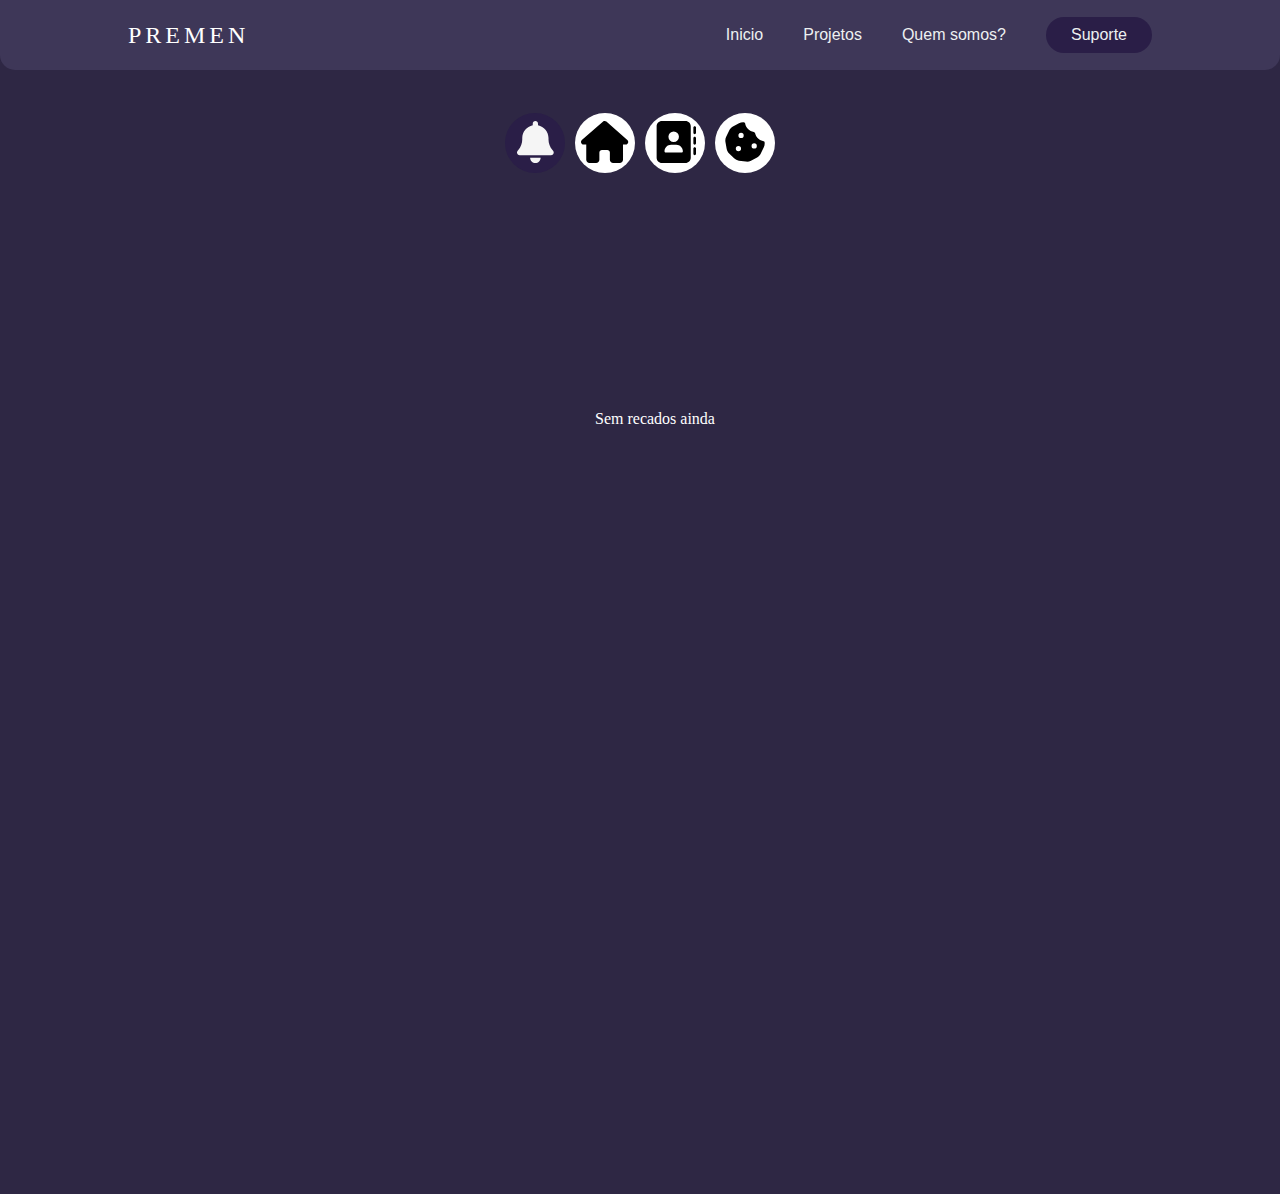
==== index.html @ 5ad04637 "Add files via upload" ====
<!DOCTYPE html>
<html lang="pt-br">

<head>
    <meta charset="UTF-8">
    <meta http-equiv="X-UA-Compatible" content="IE=edge">
    <meta name="viewport" content="width=device-width, initial-scale=1.0">

    <link rel="stylesheet" href="index.css">
    <link rel="stylesheet" href="global.css">
    <link rel="stylesheet" href="lanche.css">
    <title>Trabalho Front-End</title>
</head>

<body>
    <header>
        <a class="logo" href="/">Premen</a>
        <nav>
            <ul class="nav__links">
                <li><a href="index.html">Inicio</a></li>
                <li><a target="_blank" href="https://github.com/UwU-things/lista-de-animes">Projetos</a></li>
                <li><a href="./aboutus.html">Quem somos?</a></li>
            </ul>
        </nav>
        <a class="cta" href="/report.html" target="_blank">Suporte</a>
        <p class="menu cta">Menu</p>
    </header>
    <div id="mobile__menu" class="overlay">
        <a class="close">&times;</a>
        <div class="overlay__content">
            <a href="./index.html">Inicio</a>
            <a target="_blank" href="https://github.com/UwU-things/lista-de-animes">Projetos</a>
            <a href="./aboutus.html">Quem somos?</a>
        </div>
    </div>
    <script type="text/javascript" src="mobile.js"></script>


    <nav class="nav_tabs">
        <ul>
            <li>
                <input type="radio" name="tabs" class="rd_tabs" id="tab1" checked>
                <label for="tab1">
                    <svg xmlns="http://www.w3.org/2000/svg"
                        viewBox="0 0 448 512"><!--! Font Awesome Pro 6.4.0 by @fontawesome - https://fontawesome.com License - https://fontawesome.com/license (Commercial License) Copyright 2023 Fonticons, Inc. -->
                        <path
                            d="M224 0c-17.7 0-32 14.3-32 32V51.2C119 66 64 130.6 64 208v18.8c0 47-17.3 92.4-48.5 127.6l-7.4 8.3c-8.4 9.4-10.4 22.9-5.3 34.4S19.4 416 32 416H416c12.6 0 24-7.4 29.2-18.9s3.1-25-5.3-34.4l-7.4-8.3C401.3 319.2 384 273.9 384 226.8V208c0-77.4-55-142-128-156.8V32c0-17.7-14.3-32-32-32zm45.3 493.3c12-12 18.7-28.3 18.7-45.3H224 160c0 17 6.7 33.3 18.7 45.3s28.3 18.7 45.3 18.7s33.3-6.7 45.3-18.7z" />
                    </svg>
                </label>
                <div class="contente">
                    <article>
                       <p class="recadoss">Sem recados ainda</p> 
                    </article>
                </div>
            </li>

            
            <li>
                <input type="radio" name="tabs" class="rd_tabs" id="tab3">
                <label for="tab3">
                    <svg class="home" xmlns="http://www.w3.org/2000/svg"
                        viewBox="0 0 576 512"><!--! Font Awesome Pro 6.4.0 by @fontawesome - https://fontawesome.com License - https://fontawesome.com/license (Commercial License) Copyright 2023 Fonticons, Inc. -->
                        <path
                            d="M575.8 255.5c0 18-15 32.1-32 32.1h-32l.7 160.2c0 2.7-.2 5.4-.5 8.1V472c0 22.1-17.9 40-40 40H456c-1.1 0-2.2 0-3.3-.1c-1.4 .1-2.8 .1-4.2 .1H416 392c-22.1 0-40-17.9-40-40V448 384c0-17.7-14.3-32-32-32H256c-17.7 0-32 14.3-32 32v64 24c0 22.1-17.9 40-40 40H160 128.1c-1.5 0-3-.1-4.5-.2c-1.2 .1-2.4 .2-3.6 .2H104c-22.1 0-40-17.9-40-40V360c0-.9 0-1.9 .1-2.8V287.6H32c-18 0-32-14-32-32.1c0-9 3-17 10-24L266.4 8c7-7 15-8 22-8s15 2 21 7L564.8 231.5c8 7 12 15 11 24z" />
                    </svg>
                </label>
                <div class="contente">
                    <article>
                        <div class="container">

                            <!-- Card Biologia -->

                            <div class="card">

                                <h1 class="cor"> Biologia</h1>
                                <div class="vermais">
                                    <a href="http://127.0.0.1:5500/infos.html?id=0">Ver mais</a>
                                </div>
                                <div class="content">
                                    <p>
                                        área que se dedica ao estudo dos seres vivos
                                    </p>
                                </div>
                            </div>
                            <!-- Card Edu Financeira-->

                            <div class="card">

                                <h1>Educação F.</h1>
                                <div class="vermais">
                                    <a href="http://127.0.0.1:5500/infos.html?id=1">Ver mais</a>
                                </div>
                                <div class="content">
                                    <p>
                                        área que se dedica ao gerenciamento do dinheiro
                                    </p>
                                </div>
                            </div>
                            <!-- Card Geografia -->

                            <div class="card">

                                <h1>Geografia</h1>
                                <div class="vermais">
                                    <a href="http://127.0.0.1:5500/infos.html?id=2">Ver mais</a>
                                </div>
                                <div class="content">
                                    <p>
                                        ciência que estuda as relações entre humano e natureza
                                    </p>

                                </div>
                            </div>
                            <!-- Card Historia -->

                            <div class="card">

                                <h1>História</h1>
                                <div class="vermais">
                                    <a href="http://127.0.0.1:5500/infos.html?id=3">Ver mais</a>
                                </div>
                                <div class="content">
                                    <p>
                                        área que estuda os acontecimentos do passado

                                    </p>

                                </div>
                            </div>
                            <!-- Card Ingles -->

                            <div class="card">

                                <h1>Inglês</h1>
                                <div class="vermais">
                                    <a href="http://127.0.0.1:5500/infos.html?id=4">Ver mais</a>
                                </div>
                                <div class="content">
                                    <p>
                                        matéria que ensina a comunicação na lingua inglesa
                                    </p>

                                </div>
                            </div>
                            <!-- Card Portugues -->

                            <div class="card">

                                <h1>Português</h1>
                                <div class="vermais">
                                    <a href="http://127.0.0.1:5500/infos.html?id=5">Ver mais</a>
                                </div>
                                <div class="content">
                                    <p>
                                        matéria que ensina a obter uma melhor compreenção de nossa língua
                                    </p>

                                </div>
                            </div>
                            <!-- Card Matematica -->

                            <div class="card">

                                <h1>Matematica</h1>
                                <div class="vermais">
                                    <a href="http://127.0.0.1:5500/infos.html?id=6">Ver mais</a>
                                </div>
                                <div class="content">
                                    <p>
                                        área que estuda os números e calculos

                                    </p>

                                </div>
                            </div>
                            <!-- Card Projeto de Vida -->

                            <div class="card">

                                <h1>Projeto V.</h1>
                                <div class="vermais">
                                    <a href="http://127.0.0.1:5500/infos.html?id=7">Ver mais</a>
                                </div>
                                <div class="content">
                                    <p>
                                        matéria que ensina a termos um melhor controle sobra nossas vidas

                                    </p>

                                </div>
                            </div>
                            <!-- Card Quimica -->

                            <div class="card">

                                <h1>Quimica</h1>
                                <div class="vermais">
                                    <a href="http://127.0.0.1:5500/infos.html?id=8">Ver mais</a>
                                </div>
                                <div class="content">
                                    <p>
                                        área que estuda as propriedades e relações entre os elementos químicos

                                    </p>

                                </div>
                            </div>
                            <!-- Card Sociologia -->

                            <div class="card">

                                <h1>Sociologia</h1>
                                <div class="vermais">
                                    <a href="http://127.0.0.1:5500/infos.html?id=9">Ver mais</a>
                                </div>
                                <div class="content">
                                    <p>
                                        área que estuda o ser humano e a sociedade como um todo
                                    </p>

                                </div>
                            </div>
                            <!-- Card Análise  Projeto  -->

                            <div class="card">

                                <h1>Análise Sis.</h1>
                                <div class="vermais">
                                    <a href="http://127.0.0.1:5500/infos.html?id=10">Ver mais</a>
                                </div>
                                <div class="content">
                                    <p>
                                        nao sei oq bota 👍
                                    </p>

                                </div>
                            </div>
                            <!-- Card Banco de Dados -->

                            <div class="card">

                                <h1>Banco de D.</h1>
                                <div class="vermais">
                                    <a href="http://127.0.0.1:5500/infos.html?id=11">Ver mais</a>
                                </div>
                                <div class="content">
                                    <p>
                                        matéria que ensina o funcionamento dos bancos de dados
                                    </p>

                                </div>
                            </div>
                            <!-- Card Ciencias da Computação -->

                            <div class="card">

                                <h1>Computação</h1>
                                <div class="vermais">
                                    <a href="http://127.0.0.1:5500/infos.html?id=12">Ver mais</a>
                                </div>
                                <div class="content">
                                    <p>
                                        área que estuda os computadores em geral
                                    </p>

                                </div>
                            </div>
                            <!-- Card Programção Front-end -->

                            <div class="card">

                                <h1>Front-End</h1>
                                <div class="vermais">
                                    <a href="http://127.0.0.1:5500/infos.html?id=13">Ver mais</a>
                                </div>
                                <div class="content">
                                    <p>
                                        matéria que ensina o funcionamento de um site
                                    </p>

                                </div>
                            </div>
                            <!-- Card Mobile -->

                            <div class="card">

                                <h1>Mobile</h1>
                                <div class="vermais">
                                    <a href="http://127.0.0.1:5500/infos.html?id=14">Ver mais</a>
                                </div>
                                <div class="content">
                                    <p>
                                        domicio vei broxa
                                    </p>

                                </div>
                            </div>
                        </div>
                    </article>
                </div>
            </li>

            <li>
                <input type="radio" name="tabs" class="rd_tabs" id="tab4">
                <label for="tab4">

                    <svg id="tab4" xmlns="http://www.w3.org/2000/svg"
                        viewBox="0 0 512 512"><!--! Font Awesome Pro 6.4.0 by @fontawesome - https://fontawesome.com License - https://fontawesome.com/license (Commercial License) Copyright 2023 Fonticons, Inc. -->
                        <path
                            d="M96 0C60.7 0 32 28.7 32 64V448c0 35.3 28.7 64 64 64H384c35.3 0 64-28.7 64-64V64c0-35.3-28.7-64-64-64H96zM208 288h64c44.2 0 80 35.8 80 80c0 8.8-7.2 16-16 16H144c-8.8 0-16-7.2-16-16c0-44.2 35.8-80 80-80zm-32-96a64 64 0 1 1 128 0 64 64 0 1 1 -128 0zM512 80c0-8.8-7.2-16-16-16s-16 7.2-16 16v64c0 8.8 7.2 16 16 16s16-7.2 16-16V80zM496 192c-8.8 0-16 7.2-16 16v64c0 8.8 7.2 16 16 16s16-7.2 16-16V208c0-8.8-7.2-16-16-16zm16 144c0-8.8-7.2-16-16-16s-16 7.2-16 16v64c0 8.8 7.2 16 16 16s16-7.2 16-16V336z" />
                    </svg>

                </label>
                <div class="contente">
                    <article>
                        <div class="rectangle-root">
                            <div class="frame-child20"></div>
                            <div class="frame-child21"></div>
                            <b class="segunda-feira5">Segunda-feira</b
                            ><b class="b25"
                              ><p class="p60">-Quimica</p>
                              <p class="p60">-Quimica</p>
                              <p class="p60">-Historia</p>
                              <p class="p60">-Portugues</p>
                              <p class="p60">-Geografia</p>
                              <p class="p65">-Geografia</p></b
                            >
                            <div class="frame-child22"></div>
                            <div class="frame-child23"></div>
                            <b class="tera-feira5">Terça-feira</b
                            ><b class="b26"
                              ><p class="p60">-Biologia</p>
                              <p class="p60">-Matematica</p>
                              <p class="p60">-Matematica</p>
                              <p class="p60">-Front-end</p>
                              <p class="p60">-Front-end</p>
                              <p class="p65">-Sociologia</p></b
                            >
                            <div class="frame-child24"></div>
                            <div class="frame-child25"></div>
                            <b class="quarta-feira5">Quarta-feira</b
                            ><b class="b27"
                              ><p class="p60">-Ingles</p>
                              <p class="p60">-Biologia</p>
                              <p class="p60">-Historia</p>
                              <p class="p60">-Matematica</p>
                              <p class="p60">-Mobile</p>
                              <p class="p65">-Mobile</p></b
                            >
                            <div class="frame-child26"></div>
                            <div class="frame-child27"></div>
                            <b class="quinta-feira5">Quinta-feira</b
                            ><b class="b28"
                              ><p class="p60">-Portugues</p>
                              <p class="p60">-Front-end</p>
                              <p class="p60">-Front-end</p>
                              <p class="p60">-Ingles</p>
                              <p class="p60">-Banco-de-dados</p>
                              <p class="p65">-Banco-de-dados</p></b
                            >
                            <div class="frame-child28"></div>
                            <div class="frame-child29"></div>
                            <b class="sexta-feira5">Sexta-feira</b
                            ><b class="b29"
                              ><p class="p60">-Cie.computação</p>
                              <p class="p60">-Cie.computação</p>
                              <p class="p60">-Ingles</p>
                              <p class="p60">-Sociologia</p>
                              <p class="p60">-Mobile</p>
                              <p class="p65">-Mobile</p></b>
                           
                              
                          </div>
                    </article>
                </div>
            </li>

            <li>
                <input type="radio" name="tabs" class="rd_tabs" id="tab5">
                <label for="tab5">

                    <svg id="tab5" xmlns="http://www.w3.org/2000/svg" viewBox="0 0 512 512">
                        <path
                            d="M257.5 27.6c-.8-5.4-4.9-9.8-10.3-10.6c-22.1-3.1-44.6 .9-64.4 11.4l-74 39.5C89.1 78.4 73.2 94.9 63.4 115L26.7 190.6c-9.8 20.1-13 42.9-9.1 64.9l14.5 82.8c3.9 22.1 14.6 42.3 30.7 57.9l60.3 58.4c16.1 15.6 36.6 25.6 58.7 28.7l83 11.7c22.1 3.1 44.6-.9 64.4-11.4l74-39.5c19.7-10.5 35.6-27 45.4-47.2l36.7-75.5c9.8-20.1 13-42.9 9.1-64.9c-.9-5.3-5.3-9.3-10.6-10.1c-51.5-8.2-92.8-47.1-104.5-97.4c-1.8-7.6-8-13.4-15.7-14.6c-54.6-8.7-97.7-52-106.2-106.8zM208 144a32 32 0 1 1 0 64 32 32 0 1 1 0-64zM144 336a32 32 0 1 1 64 0 32 32 0 1 1 -64 0zm224-64a32 32 0 1 1 0 64 32 32 0 1 1 0-64z" />
                    </svg>

                </label>
                <div class="contente">
                    <article>
                        <div class="lanches4">
                            
                            <div class="lanches-child13"></div>
                            <div class="lanches-child14"></div>
                            <b class="segunda-feira4">Segunda-feira</b>
                            <div class="lanches-child15"></div>
                            <b class="quarta-feira4">Quarta-feira</b>
                            <div class="lanches-child16"></div>
                            <b class="tera-feira4">Terça-feira</b>
                            <div class="lanches-child17"></div>
                            <b class="quinta-feira4">Quinta-feira</b>
                            <div class="lanches-child18"></div>
                            <b class="sexta-feira4">Sexta-feira</b><b class="lanches5">LANCHES</b
                            ><b class="b20">-Arroz feijao </b><b class="b21">-Bolo</b><b class="b22">-Bolacha</b
                            ><b class="b23">-Macarronada</b><b class="b24">-Omelete</b>
                          </div>
                    </article>
                </div>
            </li>
        </ul>
    </nav>


</body>

</html>
---- index.css ----
@import url('https://fonts.googleapis.com/css2?family=Inter:wght@700&display=swap');

body {
  background-color: #2e2744;
}

html {
  -ms-text-size-adjust: 100%;
  -webkit-text-size-adjust: 100%;
  -webkit-user-select: none;
  -ms-user-select: none;
  user-select: none;
  scroll-behavior: smooth;
}

main {
  display: flex;
  justify-content: center;
  align-items: center;
  min-height: 100vh;
}


* {
  box-sizing: border-box;
  margin: 0;
  padding: 0;
}

.header-icons {
  display: flex;
  justify-content: center;
  text-align: center;
  color: #fff;
  padding-top: 3%;
}

.header-icons .icon {
  height: 20px;
  padding: 8px;
  transition: all .7s;
  width: 20px;
  font-size: 20px;
  margin: 5px;
  z-index: 99999;
  border-radius: 50%;
}

@media only screen and (min-width:550px) {
  .header-icons .icon {
    width: 60px;
    height: 60px;
    font-size: 35px;
    background-color: white;
    z-index: 99999;
  }
}

svg:hover,
.nav_tabs label:hover {
  fill: whitesmoke;
  transition: 0.5s;
}

.header-icons .icon:active,
.header-icons .icon:hover,
.lala {
  color: #1488CC;
  background: #4E466F;
}

svg {
  display: inline-block;
  font-size: inherit;
  height: 42px;
  overflow: visible;
  vertical-align: -.125em;
}

/* CABEÇALHO */
header {
  display: flex;
  justify-content: flex-end;
  align-items: center;
  padding: 17px 10%;
  background-color: #3E3758;
  border-bottom-left-radius: 15px;
  border-bottom-right-radius: 15px;
}

/* HEADER */
.logo {
  color: white;
  text-decoration: none;
  font-size: 24px;
  text-transform: uppercase;
  letter-spacing: 4px;
  margin-right: auto;
}

.nav__links {
  list-style: none;
  display: flex;
}

.nav__links a,
.cta,
.overlay__content a {
  font-family: "Montserrat", sans-serif;
  font-weight: 500;
  color: #edf0f1;
  text-decoration: none;
}

.nav__links li {
  padding: 0px 20px;
}

.nav__links li a {
  transition: all 0.3s ease 0s;
}

.nav__links li a:hover {
  color: #4E466F;
}

.cta {
  margin-left: 20px;
  padding: 9px 25px;
  background-color: #2A1E47;
  border: none;
  border-radius: 50px;
  cursor: pointer;
  transition: all 0.3s ease 0s;
}

.cta:hover {
  background-color: rgba(0, 136, 169, 0.8);
}

/* MOBILE HEADER */

.menu {
  display: none;
}

.overlay {
  height: 100%;
  width: 0;
  position: fixed;
  z-index: 1;
  left: 0;
  top: 0;
  background-color: #4E466F;
  overflow-x: hidden;
  transition: all 0.5s ease 0s;
}

.overlay--active {
  width: 100%;
}

.overlay__content {
  display: flex;
  height: 100%;
  flex-direction: column;
  align-items: center;
  justify-content: center;
}

.overlay a {
  padding: 15px;
  font-size: 36px;
  display: block;
  transition: all 0.3s ease 0s;
}

.overlay a:hover,
.overlay a:focus {
  color: #0088a9;
}

.overlay .close {
  position: absolute;
  top: 20px;
  right: 45px;
  font-size: 60px;
  color: #edf0f1;
  cursor: pointer;
}

@media screen and (max-height: 450px) {
  .overlay a {
    font-size: 20px;
  }

  .overlay .close {
    font-size: 40px;
    top: 15px;
    right: 35px;
  }
}

@media only screen and (max-width: 800px) {

  .nav__links,
  .cta {
    display: none;
  }

  .menu {
    display: initial;
  }
}







.lanche {
  display: flex;
  align-items: center;
  justify-content: center;
  position: absolute;
  padding: 15px;
  width: 171px;
  height: 318px;
}

.lun {
  background-color: #1488CC;
  width: 10px;
  height: 20px;
  padding: 15px;
  float: left;
}






/* CARDS */

.container {
  width: 1150px;
  padding: 15px;
  display: flex;
  align-items: center;
  justify-content: center;
  flex-wrap: wrap;
  margin-top: 1%;
}

.container .card {
  position: relative;
  padding: 10px;
  width: 200px;
  background-color: #E2E2E2;
  margin: 20px;
  border: 1px solid rgb(255, 255, 255);
  border-radius: 20px;
  overflow: hidden;
  transition: 0.5s;
  text-align: center;
  height: 200px;

}

.container .card img {
  transition: 0.5s;
}

.container .card h1 {
  font-size: 2rem;
  color: black;
}
.container .card .content {
  padding: 10px;
  text-align: center;
}

.container .card .content p {
  color: #667;
  transition: 0.5s;
  padding-bottom: 50px;
}

.container .card a {
  position: relative;
  display: inline-block;
  padding: 10px 20px;
  background-color: #000;
  color: #fff;
  border-radius: 40px;
  text-decoration: none;
  transition: 0.5s;
  outline: none;
  margin-top: -50px;
}

.vermais {
  position: absolute;
  width: 100px;
}

.vermais a {
  left: 39px;
  top: 115px;
}


.container .card:hover {
  background-color: #2A1E47;

  color: white;
  margin-top: -30px;
  box-shadow: 2px 20px 25px #bf2edc5d;
  border-color: #2A1E47;
}
.card:hover h1 {
  color: #fff;
}

.container .card:hover img {
  filter: invert(1);
}

.container .card:hover .content p {
  color: white;
}

.container .card:hover .content a {
  color: black;
  background-color: white;
}


/* TESTE */
.nav_tabs {
  display: flex;
  justify-content: center;
  text-align: center;
  color: #fff;
  padding-top: 3%;
}

.nav_tabs ul {
  list-style: none;
}

.nav_tabs ul li {
  float: left;
}

.nav_tabs label {
  display: block;
  transition: all 0.5s;
  border-radius: 50%;
  margin: 5px;
  width: 60px;
  height: 60px;
  padding: 8px;
  background-color: #fff;
  cursor: pointer;
}

.nav_tabs label:hover {
  background-color: #2A1E47;
}

.rd_tabs:checked~label {
  background-color: #2A1E47;

}

.rd_tabs:checked~label svg {
  fill: whitesmoke;
}
.rd_tabs {
  display: none;
}
.contente {
  display: none;
  position: absolute;
  height: 1016px;
  width: 1160px;
  left: 75px;
  transition: all 0.5s;
}
.rd_tabs:checked ~ .contente{
  transition: all 0.5s;
  display: block;
}

/*  ICONES  */

.home {
  margin-left: -4%;
}
.recadoss{
  align-items: center;
  justify-content: center;
  margin-top: 20%;
  
}
/* calendario*/
.frame-child20,
.frame-child21 {
  position: absolute;
  top: 0;
  left: 52px;
  border-radius: var(--br-3xs);
  background-color: var(--linha);
  width: 171px;
  height: 278px;
}
.frame-child21 {
  top: 5px;
  left: 57px;
  background-color: var(--color-darkslateblue);
  width: 161px;
  height: 32px;
}
.segunda-feira5 {
  position: absolute;
  top: 8px;
  left: 60px;
}
.p60 {
  margin-block-start: 0;
  margin-block-end: 11px;
}
.p65 {
  margin: 0;
}
.b25 {
  position: absolute;
  top: 41px;
  left: 54px;
  color: var(--color-white);
}
.frame-child22,
.frame-child23 {
  position: absolute;
  top: 0;
  left: 235px;
  border-radius: var(--br-3xs);
  background-color: var(--linha);
  width: 171px;
  height: 278px;
}
.frame-child23 {
  top: 5px;
  left: 240px;
  background-color: var(--color-darkslateblue);
  width: 161px;
  height: 32px;
}
.b26,
.tera-feira5 {
  position: absolute;
  top: 8px;
  left: 261px;
}
.b26 {
  top: 41px;
  left: 237px;
  color: var(--color-white);
}
.frame-child24,
.frame-child25 {
  position: absolute;
  top: 0;
  left: 420px;
  border-radius: var(--br-3xs);
  background-color: var(--linha);
  width: 171px;
  height: 278px;
}
.frame-child25 {
  top: 5px;
  left: 425px;
  background-color: var(--color-darkslateblue);
  width: 161px;
  height: 32px;
}
.b27,
.quarta-feira5 {
  position: absolute;
  top: 8px;
  left: 439px;
}
.b27 {
  top: 41px;
  left: 422px;
  color: var(--color-white);
}
.frame-child26,
.frame-child27 {
  position: absolute;
  top: 0;
  left: 605px;
  border-radius: var(--br-3xs);
  background-color: var(--linha);
  width: 171px;
  height: 278px;
}
.frame-child27 {
  top: 5px;
  left: 610px;
  background-color: var(--color-darkslateblue);
  width: 161px;
  height: 32px;
}
.b28,
.quinta-feira5 {
  position: absolute;
  top: 8px;
  left: 625px;
}
.b28 {
  top: 41px;
  left: 607px;
  color: var(--color-white);
}
.frame-child28,
.frame-child29 {
  position: absolute;
  top: 0;
  left: 790px;
  border-radius: var(--br-3xs);
  background-color: var(--linha);
  width: 171px;
  height: 278px;
}
.frame-child29 {
  top: 5px;
  left: 795px;
  background-color: var(--color-darkslateblue);
  width: 161px;
  height: 32px;
}
.b29,
.sexta-feira5 {
  position: absolute;
  top: 8px;
  left: 815px;
}
.b29 {
  top: 41px;
  left: 792px;
  color: var(--color-white);
}
.frame-child30 {
  position: absolute;
  top: 5px;
  left: 0;
  width: 42px;
  height: 42px;
}
.circle-xmark-solid-1-icon5 {
  position: absolute;
  top: 9px;
  left: 4px;
  width: 34px;
  height: 34px;
  object-fit: cover;
}
.rectangle-root {
  position: relative;
  width: 961px;
  height: 278px;
  overflow: hidden;
  max-width: 90%;
  max-height: 90%;
  text-align: left;
  font-size: var(--font-size-3xl);
  color: var(--color-gainsboro);
  font-family: var(--font-inter);
  margin-top: 10%;
  margin-left: 4%;
  background-color: #2A1E47;

  color: white;
  
  box-shadow: 2px 20px 25px #bf2edc5d;
  border-color: #2A1E47;
}
/*lanches*/   
.lanches-child12 {
  position: absolute;
  top: 276px;
  left: 0;
  width: 42px;
  height: 42px;
}
.circle-xmark-solid-2-icon2 {
  position: absolute;
  top: 280px;
  left: 4px;
  width: 34px;
  height: 34px;
  object-fit: cover;
}
.lanches-child13,
.lanches-child14 {
  position: absolute;
  top: 0;
  left: 53px;
  border-radius: var(--br-3xs);
  background-color: var(--linha);
  width: 171px;
  height: 318px;
}
.lanches-child14 {
  top: 26px;
  left: 58px;
  background-color: var(--color-darkslateblue);
  width: 161px;
  height: 30px;
}
.segunda-feira4 {
  position: absolute;
  top: 29px;
  left: 68px;
  color: var(--color-gainsboro);
}
.lanches-child15 {
  position: absolute;
  top: 136px;
  left: 58px;
  border-radius: var(--br-3xs);
  background-color: var(--color-darkslateblue);
  width: 161px;
  height: 30px;
}
.quarta-feira4 {
  position: absolute;
  top: 139px;
  left: 76px;
  color: var(--color-gainsboro);
}
.lanches-child16 {
  position: absolute;
  top: 78px;
  left: 58px;
  border-radius: var(--br-3xs);
  background-color: var(--color-darkslateblue);
  width: 161px;
  height: 30px;
}
.tera-feira4 {
  position: absolute;
  top: 81px;
  left: 84px;
  color: var(--color-gainsboro);
}
.lanches-child17 {
  position: absolute;
  top: 194px;
  left: 58px;
  border-radius: var(--br-3xs);
  background-color: var(--color-darkslateblue);
  width: 161px;
  height: 30px;
}
.quinta-feira4 {
  position: absolute;
  top: 197px;
  left: 79px;
  color: var(--color-gainsboro);
}
.lanches-child18 {
  position: absolute;
  top: 252px;
  left: 58px;
  border-radius: var(--br-3xs);
  background-color: var(--color-darkslateblue);
  width: 161px;
  height: 30px;
}
.sexta-feira4 {
  position: absolute;
  top: 255px;
  left: 84px;
  color: var(--color-gainsboro);
}
.lanches5 {
  position: absolute;
  top: 2px;
  left: 90px;
}
.b20,
.b21,
.b22,
.b23,
.b24 {
  position: absolute;
  top: 56px;
  left: 63px;
}
.b21,
.b22,
.b23,
.b24 {
  top: 110px;
}
.b22,
.b23,
.b24 {
  top: 168px;
}
.b23,
.b24 {
  top: 226px;
}
.b24 {
  top: 284px;
}
.lanches4 {
  position: relative;
  width: 224px;
  height: 318px;
  overflow: hidden;
  max-width: 90%;
  max-height: 90%;
  text-align: left;
  font-size: var(--font-size-xl);
  color: var(--color-white);
  font-family: var(--font-inter);
  margin-top: 10%;
  margin-left: 34%;
  background-color: #2A1E47;

  color: white;
  
  box-shadow: 2px 20px 25px #bf2edc5d;
  border-color: #2A1E47;
}
---- lanche.css ----
.lanches-child12 {
    position: absolute;
    top: 276px;
    left: 0;
    width: 42px;
    height: 42px;
  }
  .circle-xmark-solid-2-icon2 {
    position: absolute;
    top: 280px;
    left: 4px;
    width: 34px;
    height: 34px;
    object-fit: cover;
  }
  .lanches-child13,
  .lanches-child14 {
    position: absolute;
    top: 0;
    left: 53px;
    border-radius: var(--br-3xs);
    background-color: var(--linha);
    width: 171px;
    height: 318px;
  }
  .lanches-child14 {
    top: 26px;
    left: 58px;
    background-color: var(--color-darkslateblue);
    width: 161px;
    height: 30px;
  }
  .segunda-feira4 {
    position: absolute;
    top: 29px;
    left: 68px;
    color: var(--color-gainsboro);
  }
  .lanches-child15 {
    position: absolute;
    top: 136px;
    left: 58px;
    border-radius: var(--br-3xs);
    background-color: var(--color-darkslateblue);
    width: 161px;
    height: 30px;
  }
  .quarta-feira4 {
    position: absolute;
    top: 139px;
    left: 76px;
    color: var(--color-gainsboro);
  }
  .lanches-child16 {
    position: absolute;
    top: 78px;
    left: 58px;
    border-radius: var(--br-3xs);
    background-color: var(--color-darkslateblue);
    width: 161px;
    height: 30px;
  }
  .tera-feira4 {
    position: absolute;
    top: 81px;
    left: 84px;
    color: var(--color-gainsboro);
  }
  .lanches-child17 {
    position: absolute;
    top: 194px;
    left: 58px;
    border-radius: var(--br-3xs);
    background-color: var(--color-darkslateblue);
    width: 161px;
    height: 30px;
  }
  .quinta-feira4 {
    position: absolute;
    top: 197px;
    left: 79px;
    color: var(--color-gainsboro);
  }
  .lanches-child18 {
    position: absolute;
    top: 252px;
    left: 58px;
    border-radius: var(--br-3xs);
    background-color: var(--color-darkslateblue);
    width: 161px;
    height: 30px;
  }
  .sexta-feira4 {
    position: absolute;
    top: 255px;
    left: 84px;
    color: var(--color-gainsboro);
  }
  .lanches5 {
    position: absolute;
    top: 2px;
    left: 90px;
  }
  .b20,
  .b21,
  .b22,
  .b23,
  .b24 {
    position: absolute;
    top: 56px;
    left: 63px;
  }
  .b21,
  .b22,
  .b23,
  .b24 {
    top: 110px;
  }
  .b22,
  .b23,
  .b24 {
    top: 168px;
  }
  .b23,
  .b24 {
    top: 226px;
  }
  .b24 {
    top: 284px;
  }
  .lanches4 {
    position: relative;
    width: 224px;
    height: 318px;
    overflow: hidden;
    max-width: 90%;
    max-height: 90%;
    text-align: left;
    font-size: 15px;
    color: white;
    font-family: 'Courier New', Courier, monospace;
  }
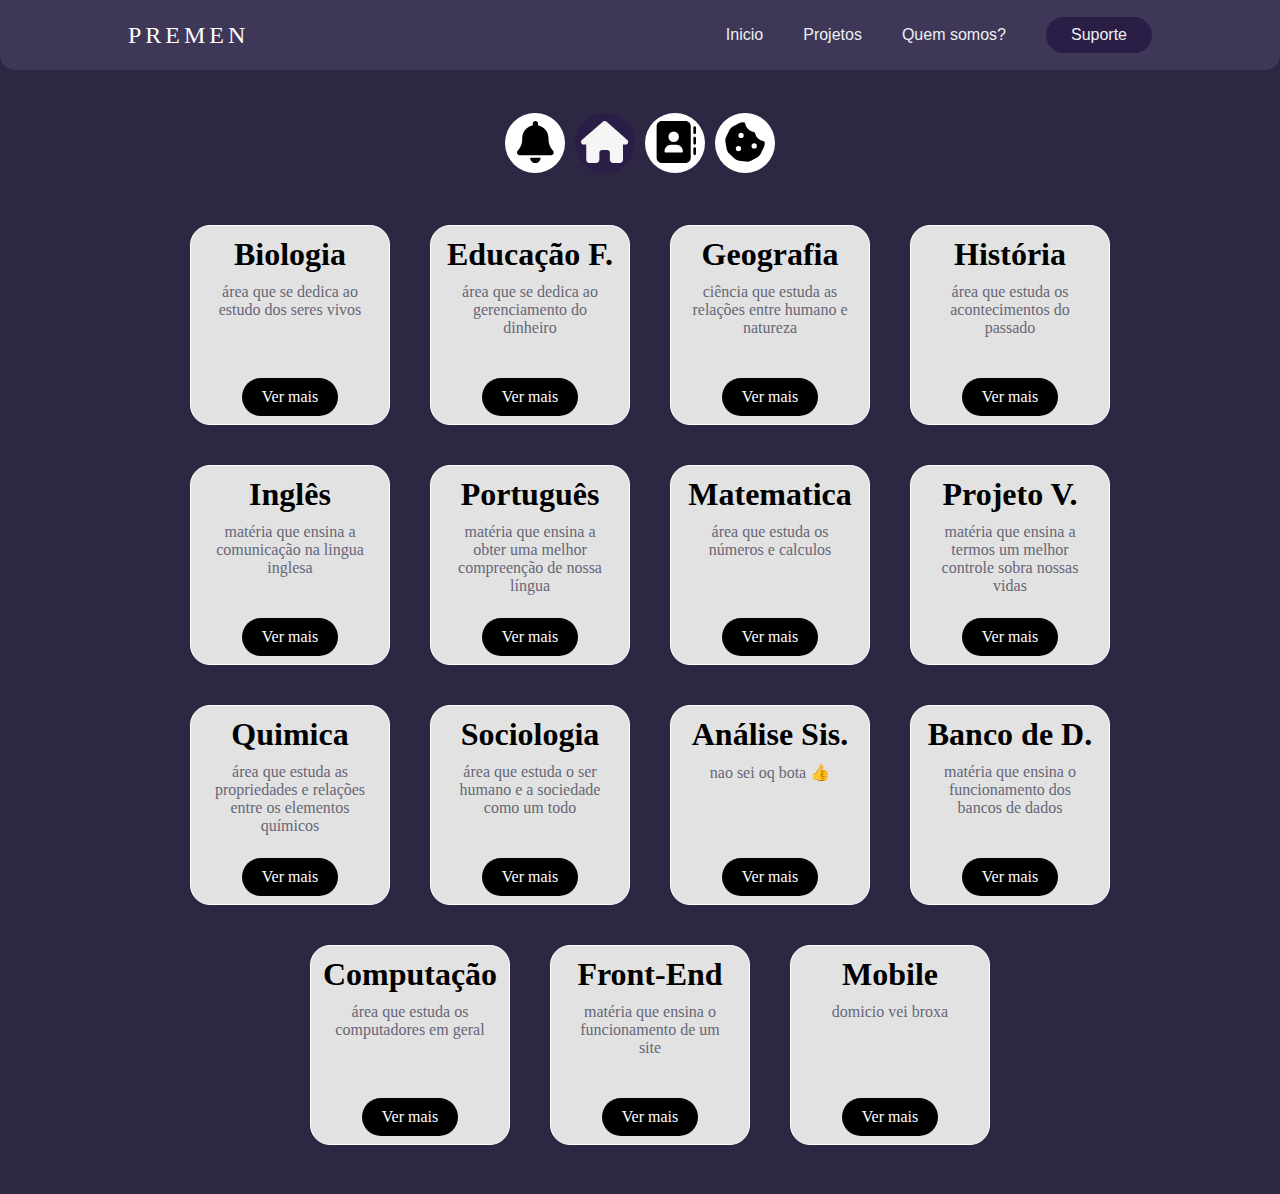
==== commit 0c258d20: "Update index.html" ====
--- a/index.html
+++ b/index.html
@@ -39,7 +39,7 @@
     <nav class="nav_tabs">
         <ul>
             <li>
-                <input type="radio" name="tabs" class="rd_tabs" id="tab1" checked>
+                <input type="radio" name="tabs" class="rd_tabs" id="tab1">
                 <label for="tab1">
                     <svg xmlns="http://www.w3.org/2000/svg"
                         viewBox="0 0 448 512"><!--! Font Awesome Pro 6.4.0 by @fontawesome - https://fontawesome.com License - https://fontawesome.com/license (Commercial License) Copyright 2023 Fonticons, Inc. -->
@@ -56,7 +56,7 @@
 
             
             <li>
-                <input type="radio" name="tabs" class="rd_tabs" id="tab3">
+                <input type="radio" name="tabs" class="rd_tabs" id="tab3" checked>
                 <label for="tab3">
                     <svg class="home" xmlns="http://www.w3.org/2000/svg"
                         viewBox="0 0 576 512"><!--! Font Awesome Pro 6.4.0 by @fontawesome - https://fontawesome.com License - https://fontawesome.com/license (Commercial License) Copyright 2023 Fonticons, Inc. -->
@@ -74,7 +74,7 @@
 
                                 <h1 class="cor"> Biologia</h1>
                                 <div class="vermais">
-                                    <a href="http://127.0.0.1:5500/infos.html?id=0">Ver mais</a>
+                                    <a href="./infos.html?id=0">Ver mais</a>
                                 </div>
                                 <div class="content">
                                     <p>
@@ -88,7 +88,7 @@
 
                                 <h1>Educação F.</h1>
                                 <div class="vermais">
-                                    <a href="http://127.0.0.1:5500/infos.html?id=1">Ver mais</a>
+                                    <a href="./infos.html?id=1">Ver mais</a>
                                 </div>
                                 <div class="content">
                                     <p>
@@ -102,7 +102,7 @@
 
                                 <h1>Geografia</h1>
                                 <div class="vermais">
-                                    <a href="http://127.0.0.1:5500/infos.html?id=2">Ver mais</a>
+                                    <a href="./infos.html?id=2">Ver mais</a>
                                 </div>
                                 <div class="content">
                                     <p>
@@ -117,7 +117,7 @@
 
                                 <h1>História</h1>
                                 <div class="vermais">
-                                    <a href="http://127.0.0.1:5500/infos.html?id=3">Ver mais</a>
+                                    <a href="./infos.html?id=3">Ver mais</a>
                                 </div>
                                 <div class="content">
                                     <p>
@@ -133,7 +133,7 @@
 
                                 <h1>Inglês</h1>
                                 <div class="vermais">
-                                    <a href="http://127.0.0.1:5500/infos.html?id=4">Ver mais</a>
+                                    <a href="./infos.html?id=4">Ver mais</a>
                                 </div>
                                 <div class="content">
                                     <p>
@@ -148,7 +148,7 @@
 
                                 <h1>Português</h1>
                                 <div class="vermais">
-                                    <a href="http://127.0.0.1:5500/infos.html?id=5">Ver mais</a>
+                                    <a href="./infos.html?id=5">Ver mais</a>
                                 </div>
                                 <div class="content">
                                     <p>
@@ -163,7 +163,7 @@
 
                                 <h1>Matematica</h1>
                                 <div class="vermais">
-                                    <a href="http://127.0.0.1:5500/infos.html?id=6">Ver mais</a>
+                                    <a href="./infos.html?id=6">Ver mais</a>
                                 </div>
                                 <div class="content">
                                     <p>
@@ -179,7 +179,7 @@
 
                                 <h1>Projeto V.</h1>
                                 <div class="vermais">
-                                    <a href="http://127.0.0.1:5500/infos.html?id=7">Ver mais</a>
+                                    <a href="./infos.html?id=7">Ver mais</a>
                                 </div>
                                 <div class="content">
                                     <p>
@@ -195,7 +195,7 @@
 
                                 <h1>Quimica</h1>
                                 <div class="vermais">
-                                    <a href="http://127.0.0.1:5500/infos.html?id=8">Ver mais</a>
+                                    <a href="./infos.html?id=8">Ver mais</a>
                                 </div>
                                 <div class="content">
                                     <p>
@@ -211,7 +211,7 @@
 
                                 <h1>Sociologia</h1>
                                 <div class="vermais">
-                                    <a href="http://127.0.0.1:5500/infos.html?id=9">Ver mais</a>
+                                    <a href="./infos.html?id=9">Ver mais</a>
                                 </div>
                                 <div class="content">
                                     <p>
@@ -226,7 +226,7 @@
 
                                 <h1>Análise Sis.</h1>
                                 <div class="vermais">
-                                    <a href="http://127.0.0.1:5500/infos.html?id=10">Ver mais</a>
+                                    <a href="./infos.html?id=10">Ver mais</a>
                                 </div>
                                 <div class="content">
                                     <p>
@@ -241,7 +241,7 @@
 
                                 <h1>Banco de D.</h1>
                                 <div class="vermais">
-                                    <a href="http://127.0.0.1:5500/infos.html?id=11">Ver mais</a>
+                                    <a href="./infos.html?id=11">Ver mais</a>
                                 </div>
                                 <div class="content">
                                     <p>
@@ -256,7 +256,7 @@
 
                                 <h1>Computação</h1>
                                 <div class="vermais">
-                                    <a href="http://127.0.0.1:5500/infos.html?id=12">Ver mais</a>
+                                    <a href="./infos.html?id=12">Ver mais</a>
                                 </div>
                                 <div class="content">
                                     <p>
@@ -271,7 +271,7 @@
 
                                 <h1>Front-End</h1>
                                 <div class="vermais">
-                                    <a href="http://127.0.0.1:5500/infos.html?id=13">Ver mais</a>
+                                    <a href="./infos.html?id=13">Ver mais</a>
                                 </div>
                                 <div class="content">
                                     <p>
@@ -286,7 +286,7 @@
 
                                 <h1>Mobile</h1>
                                 <div class="vermais">
-                                    <a href="http://127.0.0.1:5500/infos.html?id=14">Ver mais</a>
+                                    <a href="./infos.html?id=14">Ver mais</a>
                                 </div>
                                 <div class="content">
                                     <p>
@@ -412,4 +412,4 @@
 
 </body>
 
-</html>+</html>
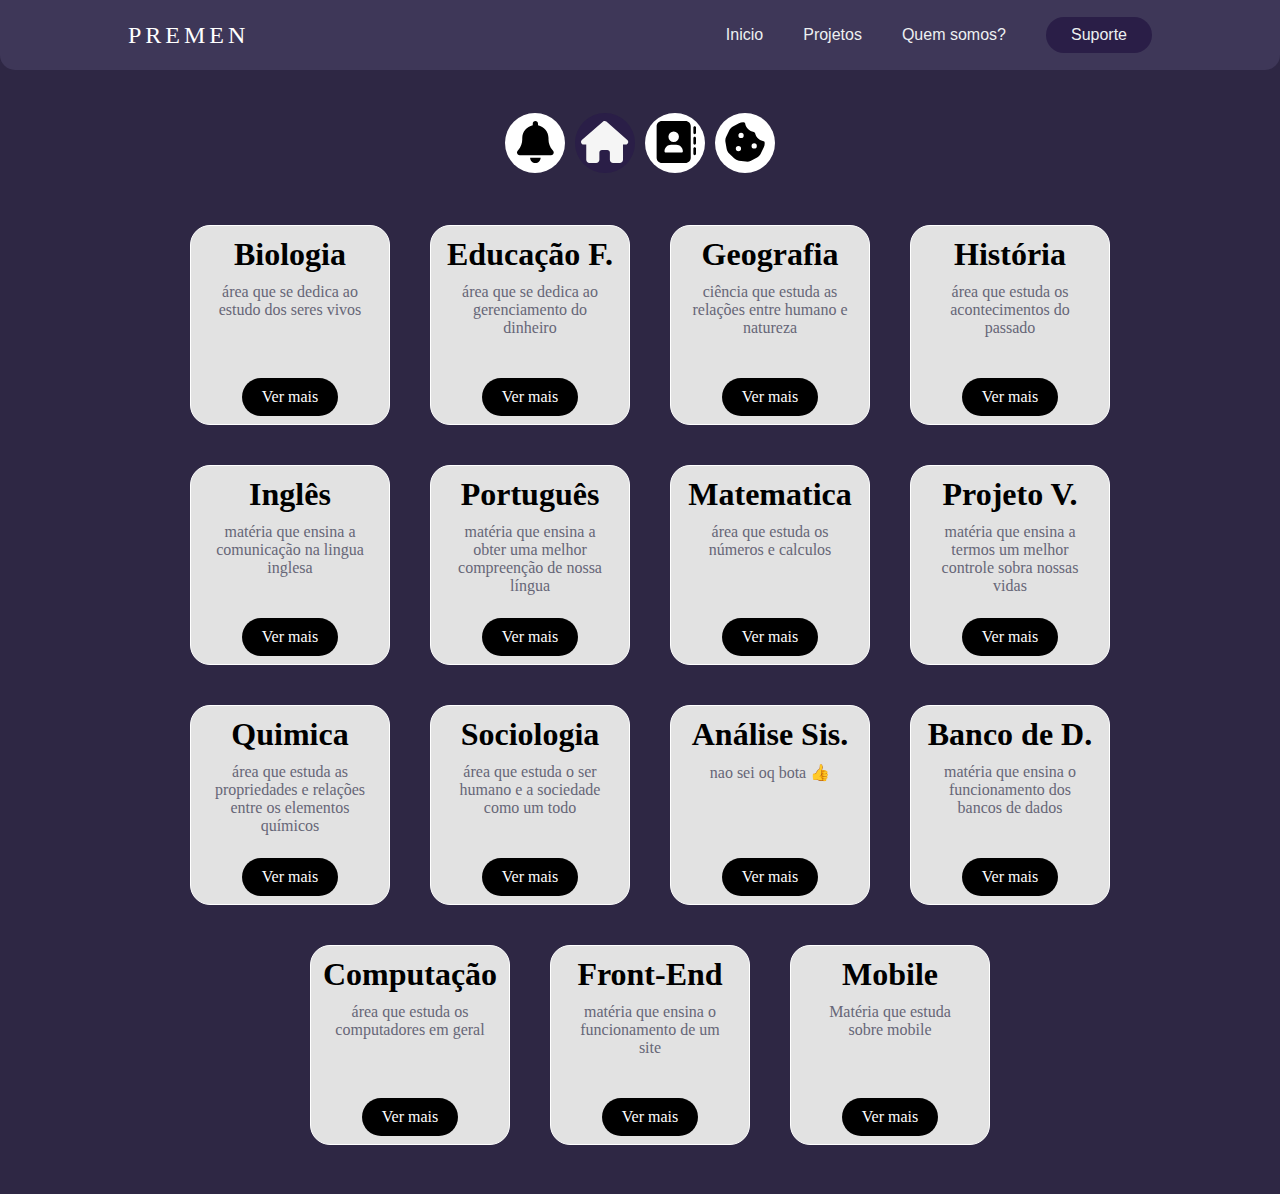
==== commit ce508c88: "Atualizar o index.html" ====
--- a/index.html
+++ b/index.html
@@ -14,15 +14,15 @@
 
 <body>
     <header>
-        <a class="logo" href="/">Premen</a>
+        <a class="logo" href="./index.html">Premen</a>
         <nav>
             <ul class="nav__links">
-                <li><a href="index.html">Inicio</a></li>
+                <li><a href="https://kingdaswinx.github.io/Projeto-Front-dev/">Inicio</a></li>
                 <li><a target="_blank" href="https://github.com/UwU-things/lista-de-animes">Projetos</a></li>
                 <li><a href="./aboutus.html">Quem somos?</a></li>
             </ul>
         </nav>
-        <a class="cta" href="/report.html" target="_blank">Suporte</a>
+        <a class="cta" href="./report.html" target="_blank">Suporte</a>
         <p class="menu cta">Menu</p>
     </header>
     <div id="mobile__menu" class="overlay">
@@ -290,7 +290,7 @@
                                 </div>
                                 <div class="content">
                                     <p>
-                                        domicio vei broxa
+                                        Matéria que estuda sobre mobile
                                     </p>
 
                                 </div>
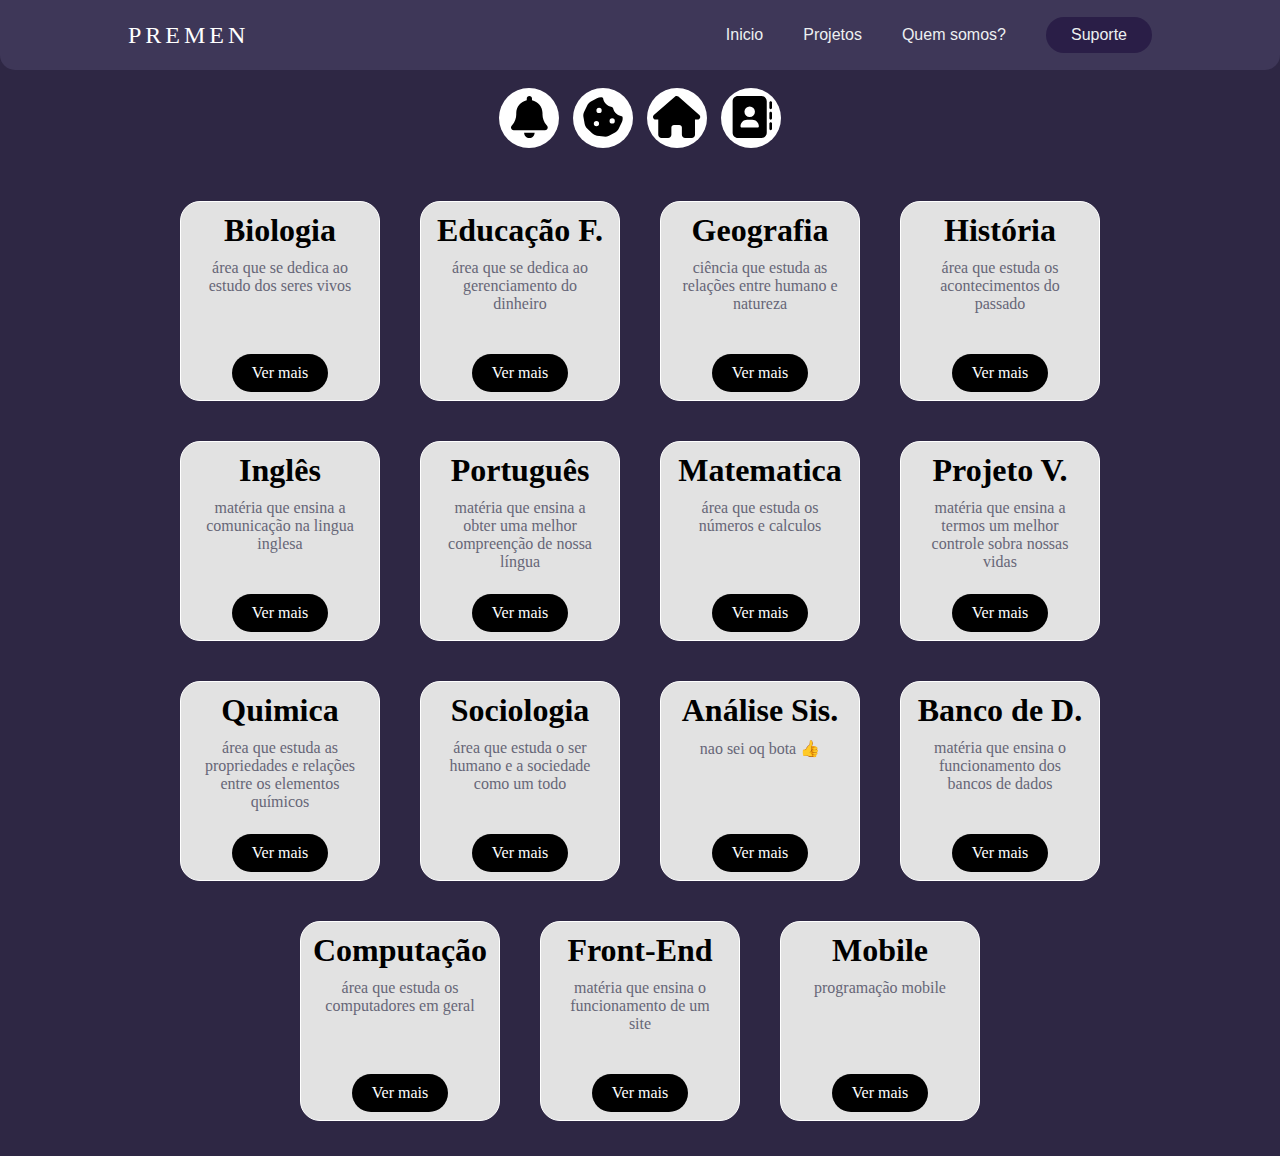
==== commit 3b2e46a0: "Add files via upload" ====
--- a/index.html
+++ b/index.html
@@ -7,409 +7,428 @@
     <meta name="viewport" content="width=device-width, initial-scale=1.0">
 
     <link rel="stylesheet" href="index.css">
-    <link rel="stylesheet" href="global.css">
-    <link rel="stylesheet" href="lanche.css">
     <title>Trabalho Front-End</title>
 </head>
 
 <body>
     <header>
-        <a class="logo" href="./index.html">Premen</a>
+        <a class="logo" href="https://kingdaswinx.github.io/Projeto-Front-dev/">Premen</a>
         <nav>
             <ul class="nav__links">
                 <li><a href="https://kingdaswinx.github.io/Projeto-Front-dev/">Inicio</a></li>
                 <li><a target="_blank" href="https://github.com/UwU-things/lista-de-animes">Projetos</a></li>
-                <li><a href="./aboutus.html">Quem somos?</a></li>
+                <li><a href="./src/about/aboutus.html">Quem somos?</a></li>
             </ul>
         </nav>
-        <a class="cta" href="./report.html" target="_blank">Suporte</a>
+        <a class="cta" href="./src/report/report.html" target="_blank">Suporte</a>
         <p class="menu cta">Menu</p>
     </header>
     <div id="mobile__menu" class="overlay">
         <a class="close">&times;</a>
         <div class="overlay__content">
-            <a href="./index.html">Inicio</a>
+            <a href="https://kingdaswinx.github.io/Projeto-Front-dev/">Inicio</a>
             <a target="_blank" href="https://github.com/UwU-things/lista-de-animes">Projetos</a>
-            <a href="./aboutus.html">Quem somos?</a>
+            <a href="./src/about/aboutus.html">Quem somos?</a>
         </div>
     </div>
-    <script type="text/javascript" src="mobile.js"></script>
+    <script type="text/javascript" src="./src/header/mobile.js"></script>
+
+
+
+
+
+
+
+
+
+
+
+
+
 
 
     <nav class="nav_tabs">
-        <ul>
-            <li>
-                <input type="radio" name="tabs" class="rd_tabs" id="tab1">
-                <label for="tab1">
-                    <svg xmlns="http://www.w3.org/2000/svg"
-                        viewBox="0 0 448 512"><!--! Font Awesome Pro 6.4.0 by @fontawesome - https://fontawesome.com License - https://fontawesome.com/license (Commercial License) Copyright 2023 Fonticons, Inc. -->
-                        <path
-                            d="M224 0c-17.7 0-32 14.3-32 32V51.2C119 66 64 130.6 64 208v18.8c0 47-17.3 92.4-48.5 127.6l-7.4 8.3c-8.4 9.4-10.4 22.9-5.3 34.4S19.4 416 32 416H416c12.6 0 24-7.4 29.2-18.9s3.1-25-5.3-34.4l-7.4-8.3C401.3 319.2 384 273.9 384 226.8V208c0-77.4-55-142-128-156.8V32c0-17.7-14.3-32-32-32zm45.3 493.3c12-12 18.7-28.3 18.7-45.3H224 160c0 17 6.7 33.3 18.7 45.3s28.3 18.7 45.3 18.7s33.3-6.7 45.3-18.7z" />
-                    </svg>
-                </label>
-                <div class="contente">
-                    <article>
-                       <p class="recadoss">Sem recados ainda</p> 
-                    </article>
-                </div>
-            </li>
-
-            
-            <li>
-                <input type="radio" name="tabs" class="rd_tabs" id="tab3" checked>
-                <label for="tab3">
-                    <svg class="home" xmlns="http://www.w3.org/2000/svg"
-                        viewBox="0 0 576 512"><!--! Font Awesome Pro 6.4.0 by @fontawesome - https://fontawesome.com License - https://fontawesome.com/license (Commercial License) Copyright 2023 Fonticons, Inc. -->
-                        <path
-                            d="M575.8 255.5c0 18-15 32.1-32 32.1h-32l.7 160.2c0 2.7-.2 5.4-.5 8.1V472c0 22.1-17.9 40-40 40H456c-1.1 0-2.2 0-3.3-.1c-1.4 .1-2.8 .1-4.2 .1H416 392c-22.1 0-40-17.9-40-40V448 384c0-17.7-14.3-32-32-32H256c-17.7 0-32 14.3-32 32v64 24c0 22.1-17.9 40-40 40H160 128.1c-1.5 0-3-.1-4.5-.2c-1.2 .1-2.4 .2-3.6 .2H104c-22.1 0-40-17.9-40-40V360c0-.9 0-1.9 .1-2.8V287.6H32c-18 0-32-14-32-32.1c0-9 3-17 10-24L266.4 8c7-7 15-8 22-8s15 2 21 7L564.8 231.5c8 7 12 15 11 24z" />
-                    </svg>
-                </label>
-                <div class="contente">
-                    <article>
-                        <div class="container">
-
-                            <!-- Card Biologia -->
-
-                            <div class="card">
-
-                                <h1 class="cor"> Biologia</h1>
-                                <div class="vermais">
-                                    <a href="./infos.html?id=0">Ver mais</a>
-                                </div>
-                                <div class="content">
-                                    <p>
-                                        área que se dedica ao estudo dos seres vivos
-                                    </p>
-                                </div>
-                            </div>
-                            <!-- Card Edu Financeira-->
-
-                            <div class="card">
-
-                                <h1>Educação F.</h1>
-                                <div class="vermais">
-                                    <a href="./infos.html?id=1">Ver mais</a>
-                                </div>
-                                <div class="content">
-                                    <p>
-                                        área que se dedica ao gerenciamento do dinheiro
-                                    </p>
-                                </div>
-                            </div>
-                            <!-- Card Geografia -->
-
-                            <div class="card">
-
-                                <h1>Geografia</h1>
-                                <div class="vermais">
-                                    <a href="./infos.html?id=2">Ver mais</a>
-                                </div>
-                                <div class="content">
-                                    <p>
-                                        ciência que estuda as relações entre humano e natureza
-                                    </p>
-
-                                </div>
-                            </div>
-                            <!-- Card Historia -->
-
-                            <div class="card">
-
-                                <h1>História</h1>
-                                <div class="vermais">
-                                    <a href="./infos.html?id=3">Ver mais</a>
-                                </div>
-                                <div class="content">
-                                    <p>
-                                        área que estuda os acontecimentos do passado
-
-                                    </p>
-
-                                </div>
-                            </div>
-                            <!-- Card Ingles -->
-
-                            <div class="card">
-
-                                <h1>Inglês</h1>
-                                <div class="vermais">
-                                    <a href="./infos.html?id=4">Ver mais</a>
-                                </div>
-                                <div class="content">
-                                    <p>
-                                        matéria que ensina a comunicação na lingua inglesa
-                                    </p>
-
-                                </div>
-                            </div>
-                            <!-- Card Portugues -->
-
-                            <div class="card">
-
-                                <h1>Português</h1>
-                                <div class="vermais">
-                                    <a href="./infos.html?id=5">Ver mais</a>
-                                </div>
-                                <div class="content">
-                                    <p>
-                                        matéria que ensina a obter uma melhor compreenção de nossa língua
-                                    </p>
-
-                                </div>
-                            </div>
-                            <!-- Card Matematica -->
-
-                            <div class="card">
-
-                                <h1>Matematica</h1>
-                                <div class="vermais">
-                                    <a href="./infos.html?id=6">Ver mais</a>
-                                </div>
-                                <div class="content">
-                                    <p>
-                                        área que estuda os números e calculos
-
-                                    </p>
-
-                                </div>
-                            </div>
-                            <!-- Card Projeto de Vida -->
-
-                            <div class="card">
-
-                                <h1>Projeto V.</h1>
-                                <div class="vermais">
-                                    <a href="./infos.html?id=7">Ver mais</a>
-                                </div>
-                                <div class="content">
-                                    <p>
-                                        matéria que ensina a termos um melhor controle sobra nossas vidas
-
-                                    </p>
-
-                                </div>
-                            </div>
-                            <!-- Card Quimica -->
-
-                            <div class="card">
-
-                                <h1>Quimica</h1>
-                                <div class="vermais">
-                                    <a href="./infos.html?id=8">Ver mais</a>
-                                </div>
-                                <div class="content">
-                                    <p>
-                                        área que estuda as propriedades e relações entre os elementos químicos
-
-                                    </p>
-
-                                </div>
-                            </div>
-                            <!-- Card Sociologia -->
-
-                            <div class="card">
-
-                                <h1>Sociologia</h1>
-                                <div class="vermais">
-                                    <a href="./infos.html?id=9">Ver mais</a>
-                                </div>
-                                <div class="content">
-                                    <p>
-                                        área que estuda o ser humano e a sociedade como um todo
-                                    </p>
-
-                                </div>
-                            </div>
-                            <!-- Card Análise  Projeto  -->
-
-                            <div class="card">
-
-                                <h1>Análise Sis.</h1>
-                                <div class="vermais">
-                                    <a href="./infos.html?id=10">Ver mais</a>
-                                </div>
-                                <div class="content">
-                                    <p>
-                                        nao sei oq bota 👍
-                                    </p>
-
-                                </div>
-                            </div>
-                            <!-- Card Banco de Dados -->
-
-                            <div class="card">
-
-                                <h1>Banco de D.</h1>
-                                <div class="vermais">
-                                    <a href="./infos.html?id=11">Ver mais</a>
-                                </div>
-                                <div class="content">
-                                    <p>
-                                        matéria que ensina o funcionamento dos bancos de dados
-                                    </p>
-
-                                </div>
-                            </div>
-                            <!-- Card Ciencias da Computação -->
-
-                            <div class="card">
-
-                                <h1>Computação</h1>
-                                <div class="vermais">
-                                    <a href="./infos.html?id=12">Ver mais</a>
-                                </div>
-                                <div class="content">
-                                    <p>
-                                        área que estuda os computadores em geral
-                                    </p>
-
-                                </div>
-                            </div>
-                            <!-- Card Programção Front-end -->
-
-                            <div class="card">
-
-                                <h1>Front-End</h1>
-                                <div class="vermais">
-                                    <a href="./infos.html?id=13">Ver mais</a>
-                                </div>
-                                <div class="content">
-                                    <p>
-                                        matéria que ensina o funcionamento de um site
-                                    </p>
-
-                                </div>
-                            </div>
-                            <!-- Card Mobile -->
-
-                            <div class="card">
-
-                                <h1>Mobile</h1>
-                                <div class="vermais">
-                                    <a href="./infos.html?id=14">Ver mais</a>
-                                </div>
-                                <div class="content">
-                                    <p>
-                                        Matéria que estuda sobre mobile
-                                    </p>
-
-                                </div>
-                            </div>
-                        </div>
-                    </article>
-                </div>
-            </li>
-
-            <li>
-                <input type="radio" name="tabs" class="rd_tabs" id="tab4">
-                <label for="tab4">
-
-                    <svg id="tab4" xmlns="http://www.w3.org/2000/svg"
-                        viewBox="0 0 512 512"><!--! Font Awesome Pro 6.4.0 by @fontawesome - https://fontawesome.com License - https://fontawesome.com/license (Commercial License) Copyright 2023 Fonticons, Inc. -->
-                        <path
-                            d="M96 0C60.7 0 32 28.7 32 64V448c0 35.3 28.7 64 64 64H384c35.3 0 64-28.7 64-64V64c0-35.3-28.7-64-64-64H96zM208 288h64c44.2 0 80 35.8 80 80c0 8.8-7.2 16-16 16H144c-8.8 0-16-7.2-16-16c0-44.2 35.8-80 80-80zm-32-96a64 64 0 1 1 128 0 64 64 0 1 1 -128 0zM512 80c0-8.8-7.2-16-16-16s-16 7.2-16 16v64c0 8.8 7.2 16 16 16s16-7.2 16-16V80zM496 192c-8.8 0-16 7.2-16 16v64c0 8.8 7.2 16 16 16s16-7.2 16-16V208c0-8.8-7.2-16-16-16zm16 144c0-8.8-7.2-16-16-16s-16 7.2-16 16v64c0 8.8 7.2 16 16 16s16-7.2 16-16V336z" />
-                    </svg>
-
-                </label>
-                <div class="contente">
-                    <article>
-                        <div class="rectangle-root">
-                            <div class="frame-child20"></div>
-                            <div class="frame-child21"></div>
-                            <b class="segunda-feira5">Segunda-feira</b
-                            ><b class="b25"
-                              ><p class="p60">-Quimica</p>
-                              <p class="p60">-Quimica</p>
-                              <p class="p60">-Historia</p>
-                              <p class="p60">-Portugues</p>
-                              <p class="p60">-Geografia</p>
-                              <p class="p65">-Geografia</p></b
-                            >
-                            <div class="frame-child22"></div>
-                            <div class="frame-child23"></div>
-                            <b class="tera-feira5">Terça-feira</b
-                            ><b class="b26"
-                              ><p class="p60">-Biologia</p>
-                              <p class="p60">-Matematica</p>
-                              <p class="p60">-Matematica</p>
-                              <p class="p60">-Front-end</p>
-                              <p class="p60">-Front-end</p>
-                              <p class="p65">-Sociologia</p></b
-                            >
-                            <div class="frame-child24"></div>
-                            <div class="frame-child25"></div>
-                            <b class="quarta-feira5">Quarta-feira</b
-                            ><b class="b27"
-                              ><p class="p60">-Ingles</p>
-                              <p class="p60">-Biologia</p>
-                              <p class="p60">-Historia</p>
-                              <p class="p60">-Matematica</p>
-                              <p class="p60">-Mobile</p>
-                              <p class="p65">-Mobile</p></b
-                            >
-                            <div class="frame-child26"></div>
-                            <div class="frame-child27"></div>
-                            <b class="quinta-feira5">Quinta-feira</b
-                            ><b class="b28"
-                              ><p class="p60">-Portugues</p>
-                              <p class="p60">-Front-end</p>
-                              <p class="p60">-Front-end</p>
-                              <p class="p60">-Ingles</p>
-                              <p class="p60">-Banco-de-dados</p>
-                              <p class="p65">-Banco-de-dados</p></b
-                            >
-                            <div class="frame-child28"></div>
-                            <div class="frame-child29"></div>
-                            <b class="sexta-feira5">Sexta-feira</b
-                            ><b class="b29"
-                              ><p class="p60">-Cie.computação</p>
-                              <p class="p60">-Cie.computação</p>
-                              <p class="p60">-Ingles</p>
-                              <p class="p60">-Sociologia</p>
-                              <p class="p60">-Mobile</p>
-                              <p class="p65">-Mobile</p></b>
-                           
-                              
-                          </div>
-                    </article>
-                </div>
-            </li>
-
-            <li>
-                <input type="radio" name="tabs" class="rd_tabs" id="tab5">
-                <label for="tab5">
-
-                    <svg id="tab5" xmlns="http://www.w3.org/2000/svg" viewBox="0 0 512 512">
-                        <path
-                            d="M257.5 27.6c-.8-5.4-4.9-9.8-10.3-10.6c-22.1-3.1-44.6 .9-64.4 11.4l-74 39.5C89.1 78.4 73.2 94.9 63.4 115L26.7 190.6c-9.8 20.1-13 42.9-9.1 64.9l14.5 82.8c3.9 22.1 14.6 42.3 30.7 57.9l60.3 58.4c16.1 15.6 36.6 25.6 58.7 28.7l83 11.7c22.1 3.1 44.6-.9 64.4-11.4l74-39.5c19.7-10.5 35.6-27 45.4-47.2l36.7-75.5c9.8-20.1 13-42.9 9.1-64.9c-.9-5.3-5.3-9.3-10.6-10.1c-51.5-8.2-92.8-47.1-104.5-97.4c-1.8-7.6-8-13.4-15.7-14.6c-54.6-8.7-97.7-52-106.2-106.8zM208 144a32 32 0 1 1 0 64 32 32 0 1 1 0-64zM144 336a32 32 0 1 1 64 0 32 32 0 1 1 -64 0zm224-64a32 32 0 1 1 0 64 32 32 0 1 1 0-64z" />
-                    </svg>
-
-                </label>
-                <div class="contente">
-                    <article>
-                        <div class="lanches4">
-                            
-                            <div class="lanches-child13"></div>
-                            <div class="lanches-child14"></div>
-                            <b class="segunda-feira4">Segunda-feira</b>
-                            <div class="lanches-child15"></div>
-                            <b class="quarta-feira4">Quarta-feira</b>
-                            <div class="lanches-child16"></div>
-                            <b class="tera-feira4">Terça-feira</b>
-                            <div class="lanches-child17"></div>
-                            <b class="quinta-feira4">Quinta-feira</b>
-                            <div class="lanches-child18"></div>
-                            <b class="sexta-feira4">Sexta-feira</b><b class="lanches5">LANCHES</b
-                            ><b class="b20">-Arroz feijao </b><b class="b21">-Bolo</b><b class="b22">-Bolacha</b
-                            ><b class="b23">-Macarronada</b><b class="b24">-Omelete</b>
-                          </div>
-                    </article>
-                </div>
-            </li>
-        </ul>
+
+        
+        <button onclick="notify()">
+            <!--Notificação-->
+            <input type="radio" name="tabs" class="rd_tabs" id="tab1">
+            <label class="icon" for="tab1">
+                <svg xmlns="http://www.w3.org/2000/svg"
+                    viewBox="0 0 448 512"><!--! Font Awesome Pro 6.4.0 by @fontawesome - https://fontawesome.com License - https://fontawesome.com/license (Commercial License) Copyright 2023 Fonticons, Inc. -->
+                    <path
+                        d="M224 0c-17.7 0-32 14.3-32 32V51.2C119 66 64 130.6 64 208v18.8c0 47-17.3 92.4-48.5 127.6l-7.4 8.3c-8.4 9.4-10.4 22.9-5.3 34.4S19.4 416 32 416H416c12.6 0 24-7.4 29.2-18.9s3.1-25-5.3-34.4l-7.4-8.3C401.3 319.2 384 273.9 384 226.8V208c0-77.4-55-142-128-156.8V32c0-17.7-14.3-32-32-32zm45.3 493.3c12-12 18.7-28.3 18.7-45.3H224 160c0 17 6.7 33.3 18.7 45.3s28.3 18.7 45.3 18.7s33.3-6.7 45.3-18.7z" />
+                </svg>
+            </label>
+        </button>
+
+        <button onclick="coo()">
+            <!--Cookie-->
+            <input type="radio" name="tabs" class="rd_tabs" id="tab5">
+            <label class="icon" for="tab5">
+
+                <svg id="tab5" xmlns="http://www.w3.org/2000/svg" viewBox="0 0 512 512">
+                    <path
+                        d="M257.5 27.6c-.8-5.4-4.9-9.8-10.3-10.6c-22.1-3.1-44.6 .9-64.4 11.4l-74 39.5C89.1 78.4 73.2 94.9 63.4 115L26.7 190.6c-9.8 20.1-13 42.9-9.1 64.9l14.5 82.8c3.9 22.1 14.6 42.3 30.7 57.9l60.3 58.4c16.1 15.6 36.6 25.6 58.7 28.7l83 11.7c22.1 3.1 44.6-.9 64.4-11.4l74-39.5c19.7-10.5 35.6-27 45.4-47.2l36.7-75.5c9.8-20.1 13-42.9 9.1-64.9c-.9-5.3-5.3-9.3-10.6-10.1c-51.5-8.2-92.8-47.1-104.5-97.4c-1.8-7.6-8-13.4-15.7-14.6c-54.6-8.7-97.7-52-106.2-106.8zM208 144a32 32 0 1 1 0 64 32 32 0 1 1 0-64zM144 336a32 32 0 1 1 64 0 32 32 0 1 1 -64 0zm224-64a32 32 0 1 1 0 64 32 32 0 1 1 0-64z" />
+                </svg>
+
+            </label>
+        </button>
+        <button onclick="home()">
+            <!--Home-->
+            <input type="radio" name="tabs" class="rd_tabs" id="tab3">
+            <label class="icon" for="tab3">
+                <svg class="home" xmlns="http://www.w3.org/2000/svg"
+                    viewBox="0 0 576 512"><!--! Font Awesome Pro 6.4.0 by @fontawesome - https://fontawesome.com License - https://fontawesome.com/license (Commercial License) Copyright 2023 Fonticons, Inc. -->
+                    <path
+                        d="M575.8 255.5c0 18-15 32.1-32 32.1h-32l.7 160.2c0 2.7-.2 5.4-.5 8.1V472c0 22.1-17.9 40-40 40H456c-1.1 0-2.2 0-3.3-.1c-1.4 .1-2.8 .1-4.2 .1H416 392c-22.1 0-40-17.9-40-40V448 384c0-17.7-14.3-32-32-32H256c-17.7 0-32 14.3-32 32v64 24c0 22.1-17.9 40-40 40H160 128.1c-1.5 0-3-.1-4.5-.2c-1.2 .1-2.4 .2-3.6 .2H104c-22.1 0-40-17.9-40-40V360c0-.9 0-1.9 .1-2.8V287.6H32c-18 0-32-14-32-32.1c0-9 3-17 10-24L266.4 8c7-7 15-8 22-8s15 2 21 7L564.8 231.5c8 7 12 15 11 24z" />
+                </svg>
+            </label>
+        </button>
+
+        <button onclick="grade()">
+            <!--Calendario-->
+            <input type="radio" name="tabs" class="rd_tabs" id="tab4">
+            <label class="icon" for="tab4">
+
+                <svg xmlns="http://www.w3.org/2000/svg"
+                    viewBox="0 0 512 512"><!--! Font Awesome Pro 6.4.0 by @fontawesome - https://fontawesome.com License - https://fontawesome.com/license (Commercial License) Copyright 2023 Fonticons, Inc. -->
+                    <path
+                        d="M96 0C60.7 0 32 28.7 32 64V448c0 35.3 28.7 64 64 64H384c35.3 0 64-28.7 64-64V64c0-35.3-28.7-64-64-64H96zM208 288h64c44.2 0 80 35.8 80 80c0 8.8-7.2 16-16 16H144c-8.8 0-16-7.2-16-16c0-44.2 35.8-80 80-80zm-32-96a64 64 0 1 1 128 0 64 64 0 1 1 -128 0zM512 80c0-8.8-7.2-16-16-16s-16 7.2-16 16v64c0 8.8 7.2 16 16 16s16-7.2 16-16V80zM496 192c-8.8 0-16 7.2-16 16v64c0 8.8 7.2 16 16 16s16-7.2 16-16V208c0-8.8-7.2-16-16-16zm16 144c0-8.8-7.2-16-16-16s-16 7.2-16 16v64c0 8.8 7.2 16 16 16s16-7.2 16-16V336z" />
+                </svg>
+
+            </label>
+        </button>
+        <script type="text/javascript" src="./src/header/teste.js"></script>
+
     </nav>
 
+    <div id="noti">
+        <div class="quadrado"></div>
+        <p class="text">-Nenhum recado</p>
+    </div>
+
+    <div id="grade">
+            <h1 class="text">Horário de Aulas da Turma X</h1>
+            <table class="table">
+                <tr>
+                    <th>Segunda-feira</th>
+                    <th>Terça-feira</th>
+                    <th>Quarta-feira</th>
+                    <th>Quinta-feira</th>
+                    <th>Sexta-feira</th>
+                </tr>
+                <tr>
+
+                    <td>Matemática</td>
+                    <td>Português</td>
+                    <td>Inglês</td>
+                    <td>História</td>
+                    <td>Geografia</td>
+
+                </tr>
+                <tr>
+                    <td>Matemática</td>
+                    <td>Português</td>
+                    <td>Inglês</td>
+                    <td>História</td>
+                    <td>Geografia</td>
+
+                </tr>
+                <tr>
+
+                    <td>Matemática</td>
+                    <td>Português</td>
+                    <td>Inglês</td>
+                    <td>História</td>
+                    <td>Geografia</td>
+
+                </tr>
+                <tr>
+
+                    <td>Matemática</td>
+                    <td>Português</td>
+                    <td>Inglês</td>
+                    <td>História</td>
+                    <td>Geografia</td>
+
+                </tr>
+                <tr>
+                    <td>Matemática</td>
+                    <td>Português</td>
+                    <td>Inglês</td>
+                    <td>História</td>
+                    <td>Geografia</td>
+
+                </tr>
+                <tr>
+                    <td>Matemática</td>
+                    <td>Português</td>
+                    <td>Inglês</td>
+                    <td>História</td>
+                    <td>Geografia</td>
+
+                </tr>
+            </table>
+
+    </div>
+    <div id="lunch">
+        <article>
+            <h1 class="text">Lanches da semana</h1>
+            <table class="table">
+                <tr>
+
+                    <th>Segunda-feira</th>
+                    <th>Terça-feira</th>
+                    <th>Quarta-feira</th>
+                    <th>Quinta-feira</th>
+                    <th>Sexta-feira</th>
+                </tr>
+                <tr>
+                    <td>Pão com ovo</td>
+                    <td>ovo mechido</td>
+                    <td>ovo cozido</td>
+                    <td>ovo frito</td>
+                    <td>ovo com ovo</td>
+                </tr>
+
+            </table>
+        </article>
+    </div>
+    <main id="carde">
+        <div class="container">
+
+            <!-- Card Biologia -->
+
+            <div class="card">
+
+                <h1 class="cor"> Biologia</h1>
+                <div class="vermais">
+                    <a href="./src/infos/infos.html?id=0">Ver mais</a>
+                </div>
+                <div class="content">
+                    <p>
+                        área que se dedica ao estudo dos seres vivos
+                    </p>
+                </div>
+            </div>
+            <!-- Card Edu Financeira-->
+
+            <div class="card">
+
+                <h1>Educação F.</h1>
+                <div class="vermais">
+                    <a href="./src/infos/infos.html?id=1">Ver mais</a>
+                </div>
+                <div class="content">
+                    <p>
+                        área que se dedica ao gerenciamento do dinheiro
+                    </p>
+                </div>
+            </div>
+            <!-- Card Geografia -->
+
+            <div class="card">
+
+                <h1>Geografia</h1>
+                <div class="vermais">
+                    <a href="./src/infos/infos.html?id=2">Ver mais</a>
+                </div>
+                <div class="content">
+                    <p>
+                        ciência que estuda as relações entre humano e natureza
+                    </p>
+
+                </div>
+            </div>
+            <!-- Card Historia -->
+
+            <div class="card">
+
+                <h1>História</h1>
+                <div class="vermais">
+                    <a href="./src/infos/infos.html?id=3">Ver mais</a>
+                </div>
+                <div class="content">
+                    <p>
+                        área que estuda os acontecimentos do passado
+
+                    </p>
+
+                </div>
+            </div>
+            <!-- Card Ingles -->
+
+            <div class="card">
+
+                <h1>Inglês</h1>
+                <div class="vermais">
+                    <a href="./src/infos/infos.html?id=4">Ver mais</a>
+                </div>
+                <div class="content">
+                    <p>
+                        matéria que ensina a comunicação na lingua inglesa
+                    </p>
+
+                </div>
+            </div>
+            <!-- Card Portugues -->
+
+            <div class="card">
+
+                <h1>Português</h1>
+                <div class="vermais">
+                    <a href="./src/infos/infos.html?id=5">Ver mais</a>
+                </div>
+                <div class="content">
+                    <p>
+                        matéria que ensina a obter uma melhor compreenção de nossa língua
+                    </p>
+
+                </div>
+            </div>
+            <!-- Card Matematica -->
+
+            <div class="card">
+
+                <h1>Matematica</h1>
+                <div class="vermais">
+                    <a href="./src/infos/infos.html?id=6">Ver mais</a>
+                </div>
+                <div class="content">
+                    <p>
+                        área que estuda os números e calculos
+
+                    </p>
+
+                </div>
+            </div>
+            <!-- Card Projeto de Vida -->
+
+            <div class="card">
+
+                <h1>Projeto V.</h1>
+                <div class="vermais">
+                    <a href="./src/infos/infos.html?id=7">Ver mais</a>
+                </div>
+                <div class="content">
+                    <p>
+                        matéria que ensina a termos um melhor controle sobra nossas vidas
+
+                    </p>
+
+                </div>
+            </div>
+            <!-- Card Quimica -->
+
+            <div class="card">
+
+                <h1>Quimica</h1>
+                <div class="vermais">
+                    <a href="./src/infos/infos.html?id=8">Ver mais</a>
+                </div>
+                <div class="content">
+                    <p>
+                        área que estuda as propriedades e relações entre os elementos químicos
+
+                    </p>
+
+                </div>
+            </div>
+            <!-- Card Sociologia -->
+
+            <div class="card">
+
+                <h1>Sociologia</h1>
+                <div class="vermais">
+                    <a href="./src/infos/infos.html?id=9">Ver mais</a>
+                </div>
+                <div class="content">
+                    <p>
+                        área que estuda o ser humano e a sociedade como um todo
+                    </p>
+
+                </div>
+            </div>
+            <!-- Card Análise  Projeto  -->
+
+            <div class="card">
+
+                <h1>Análise Sis.</h1>
+                <div class="vermais">
+                    <a href="./src/infos/infos.html?id=10">Ver mais</a>
+                </div>
+                <div class="content">
+                    <p>
+                        nao sei oq bota 👍
+                    </p>
+
+                </div>
+            </div>
+            <!-- Card Banco de Dados -->
+
+            <div class="card">
+
+                <h1>Banco de D.</h1>
+                <div class="vermais">
+                    <a href="./src/infos/infos.html?id=11">Ver mais</a>
+                </div>
+                <div class="content">
+                    <p>
+                        matéria que ensina o funcionamento dos bancos de dados
+                    </p>
+
+                </div>
+            </div>
+            <!-- Card Ciencias da Computação -->
+
+            <div class="card">
+
+                <h1>Computação</h1>
+                <div class="vermais">
+                    <a href="./src/infos/infos.html?id=12">Ver mais</a>
+                </div>
+                <div class="content">
+                    <p>
+                        área que estuda os computadores em geral
+                    </p>
+
+                </div>
+            </div>
+            <!-- Card Programção Front-end -->
+
+            <div class="card">
+
+                <h1>Front-End</h1>
+                <div class="vermais">
+                    <a href="./src/infos/infos.html?id=13">Ver mais</a>
+                </div>
+                <div class="content">
+                    <p>
+                        matéria que ensina o funcionamento de um site
+                    </p>
+
+                </div>
+            </div>
+            <!-- Card Mobile -->
+
+            <div class="card">
+
+                <h1>Mobile</h1>
+                <div class="vermais">
+                    <a href="./src/infos/infos.html?id=14">Ver mais</a>
+                </div>
+                <div class="content">
+                    <p>
+                        programação mobile
+                    </p>
+
+                </div>
+            </div>
+        </div>
+    </main>
+
 
 </body>
 
-</html>
+</html>--- a/index.css
+++ b/index.css
@@ -27,15 +27,8 @@
   padding: 0;
 }
 
-.header-icons {
-  display: flex;
-  justify-content: center;
-  text-align: center;
-  color: #fff;
-  padding-top: 3%;
-}
-
-.header-icons .icon {
+
+.icon {
   height: 20px;
   padding: 8px;
   transition: all .7s;
@@ -266,7 +259,6 @@
   transition: 0.5s;
   text-align: center;
   height: 200px;
-
 }
 
 .container .card img {
@@ -277,6 +269,7 @@
   font-size: 2rem;
   color: black;
 }
+
 .container .card .content {
   padding: 10px;
   text-align: center;
@@ -320,6 +313,7 @@
   box-shadow: 2px 20px 25px #bf2edc5d;
   border-color: #2A1E47;
 }
+
 .card:hover h1 {
   color: #fff;
 }
@@ -340,16 +334,18 @@
 
 /* TESTE */
 .nav_tabs {
-  display: flex;
-  justify-content: center;
-  text-align: center;
-  color: #fff;
-  padding-top: 3%;
-}
-
-.nav_tabs ul {
+  justify-content: center;
+  align-items: center;
+  text-align: center;
+  padding-top: 1%;
+}
+
+.header-icons {
   list-style: none;
-}
+  justify-content: center;
+  text-align: center;
+}
+
 
 .nav_tabs ul li {
   float: left;
@@ -371,6 +367,10 @@
   background-color: #2A1E47;
 }
 
+
+
+
+
 .rd_tabs:checked~label {
   background-color: #2A1E47;
 
@@ -379,9 +379,13 @@
 .rd_tabs:checked~label svg {
   fill: whitesmoke;
 }
+
+
+
 .rd_tabs {
   display: none;
 }
+
 .contente {
   display: none;
   position: absolute;
@@ -390,354 +394,84 @@
   left: 75px;
   transition: all 0.5s;
 }
-.rd_tabs:checked ~ .contente{
+
+.rd_tabs:checked~.contente {
   transition: all 0.5s;
   display: block;
 }
 
-/*  ICONES  */
+
+button {
+  border: none;
+  outline: none;
+  border-radius: 100%;
+  border-color: transparent;
+  background-color: transparent;
+}
+
+.table {
+  overflow: hidden;
+  display: flex;
+  justify-content: center;
+  align-items: center;
+  border-collapse: collapse;
+}
+
+th,
+td {
+  
+  background-color: #4E466F;
+  padding: 8px;
+  text-align: center;
+
+}
+td {
+  color: #bebebe;
+  border-right: 1px solid rgb(12, 12, 12);
+}
+
+th {
+
+  border: 1px solid black;
+  border-right: 1px solid black;
+  background-color: #E2E2E2;
+}
+
 
 .home {
   margin-left: -4%;
 }
-.recadoss{
+
+.recadoss {
   align-items: center;
   justify-content: center;
   margin-top: 20%;
-  
-}
-/* calendario*/
-.frame-child20,
-.frame-child21 {
-  position: absolute;
-  top: 0;
-  left: 52px;
-  border-radius: var(--br-3xs);
-  background-color: var(--linha);
-  width: 171px;
-  height: 278px;
-}
-.frame-child21 {
-  top: 5px;
-  left: 57px;
-  background-color: var(--color-darkslateblue);
-  width: 161px;
-  height: 32px;
-}
-.segunda-feira5 {
-  position: absolute;
-  top: 8px;
-  left: 60px;
-}
-.p60 {
-  margin-block-start: 0;
-  margin-block-end: 11px;
-}
-.p65 {
-  margin: 0;
-}
-.b25 {
-  position: absolute;
-  top: 41px;
-  left: 54px;
-  color: var(--color-white);
-}
-.frame-child22,
-.frame-child23 {
-  position: absolute;
-  top: 0;
-  left: 235px;
-  border-radius: var(--br-3xs);
-  background-color: var(--linha);
-  width: 171px;
-  height: 278px;
-}
-.frame-child23 {
-  top: 5px;
-  left: 240px;
-  background-color: var(--color-darkslateblue);
-  width: 161px;
-  height: 32px;
-}
-.b26,
-.tera-feira5 {
-  position: absolute;
-  top: 8px;
-  left: 261px;
-}
-.b26 {
-  top: 41px;
-  left: 237px;
-  color: var(--color-white);
-}
-.frame-child24,
-.frame-child25 {
-  position: absolute;
-  top: 0;
-  left: 420px;
-  border-radius: var(--br-3xs);
-  background-color: var(--linha);
-  width: 171px;
-  height: 278px;
-}
-.frame-child25 {
-  top: 5px;
-  left: 425px;
-  background-color: var(--color-darkslateblue);
-  width: 161px;
-  height: 32px;
-}
-.b27,
-.quarta-feira5 {
-  position: absolute;
-  top: 8px;
-  left: 439px;
-}
-.b27 {
-  top: 41px;
-  left: 422px;
-  color: var(--color-white);
-}
-.frame-child26,
-.frame-child27 {
-  position: absolute;
-  top: 0;
-  left: 605px;
-  border-radius: var(--br-3xs);
-  background-color: var(--linha);
-  width: 171px;
-  height: 278px;
-}
-.frame-child27 {
-  top: 5px;
-  left: 610px;
-  background-color: var(--color-darkslateblue);
-  width: 161px;
-  height: 32px;
-}
-.b28,
-.quinta-feira5 {
-  position: absolute;
-  top: 8px;
-  left: 625px;
-}
-.b28 {
-  top: 41px;
-  left: 607px;
-  color: var(--color-white);
-}
-.frame-child28,
-.frame-child29 {
-  position: absolute;
-  top: 0;
-  left: 790px;
-  border-radius: var(--br-3xs);
-  background-color: var(--linha);
-  width: 171px;
-  height: 278px;
-}
-.frame-child29 {
-  top: 5px;
-  left: 795px;
-  background-color: var(--color-darkslateblue);
-  width: 161px;
-  height: 32px;
-}
-.b29,
-.sexta-feira5 {
-  position: absolute;
-  top: 8px;
-  left: 815px;
-}
-.b29 {
-  top: 41px;
-  left: 792px;
-  color: var(--color-white);
-}
-.frame-child30 {
-  position: absolute;
-  top: 5px;
-  left: 0;
-  width: 42px;
-  height: 42px;
-}
-.circle-xmark-solid-1-icon5 {
-  position: absolute;
-  top: 9px;
-  left: 4px;
-  width: 34px;
-  height: 34px;
-  object-fit: cover;
-}
-.rectangle-root {
-  position: relative;
-  width: 961px;
-  height: 278px;
-  overflow: hidden;
-  max-width: 90%;
-  max-height: 90%;
-  text-align: left;
-  font-size: var(--font-size-3xl);
-  color: var(--color-gainsboro);
-  font-family: var(--font-inter);
+
+}
+
+#lunch {
+  display: none;
+  justify-content: center;
+  align-items: center;
+  margin-top: 5%;
+}
+
+#grade {
+  text-align: center;
+  display: none;
+  justify-content: center;
+  align-items: center;
+  margin-top: 5%;
+}
+
+#noti {
+  display: none;
+  justify-content: center;
+  align-items: center;
   margin-top: 10%;
-  margin-left: 4%;
-  background-color: #2A1E47;
-
-  color: white;
-  
-  box-shadow: 2px 20px 25px #bf2edc5d;
-  border-color: #2A1E47;
-}
-/*lanches*/   
-.lanches-child12 {
-  position: absolute;
-  top: 276px;
-  left: 0;
-  width: 42px;
-  height: 42px;
-}
-.circle-xmark-solid-2-icon2 {
-  position: absolute;
-  top: 280px;
-  left: 4px;
-  width: 34px;
-  height: 34px;
-  object-fit: cover;
-}
-.lanches-child13,
-.lanches-child14 {
-  position: absolute;
-  top: 0;
-  left: 53px;
-  border-radius: var(--br-3xs);
-  background-color: var(--linha);
-  width: 171px;
-  height: 318px;
-}
-.lanches-child14 {
-  top: 26px;
-  left: 58px;
-  background-color: var(--color-darkslateblue);
-  width: 161px;
-  height: 30px;
-}
-.segunda-feira4 {
-  position: absolute;
-  top: 29px;
-  left: 68px;
-  color: var(--color-gainsboro);
-}
-.lanches-child15 {
-  position: absolute;
-  top: 136px;
-  left: 58px;
-  border-radius: var(--br-3xs);
-  background-color: var(--color-darkslateblue);
-  width: 161px;
-  height: 30px;
-}
-.quarta-feira4 {
-  position: absolute;
-  top: 139px;
-  left: 76px;
-  color: var(--color-gainsboro);
-}
-.lanches-child16 {
-  position: absolute;
-  top: 78px;
-  left: 58px;
-  border-radius: var(--br-3xs);
-  background-color: var(--color-darkslateblue);
-  width: 161px;
-  height: 30px;
-}
-.tera-feira4 {
-  position: absolute;
-  top: 81px;
-  left: 84px;
-  color: var(--color-gainsboro);
-}
-.lanches-child17 {
-  position: absolute;
-  top: 194px;
-  left: 58px;
-  border-radius: var(--br-3xs);
-  background-color: var(--color-darkslateblue);
-  width: 161px;
-  height: 30px;
-}
-.quinta-feira4 {
-  position: absolute;
-  top: 197px;
-  left: 79px;
-  color: var(--color-gainsboro);
-}
-.lanches-child18 {
-  position: absolute;
-  top: 252px;
-  left: 58px;
-  border-radius: var(--br-3xs);
-  background-color: var(--color-darkslateblue);
-  width: 161px;
-  height: 30px;
-}
-.sexta-feira4 {
-  position: absolute;
-  top: 255px;
-  left: 84px;
-  color: var(--color-gainsboro);
-}
-.lanches5 {
-  position: absolute;
-  top: 2px;
-  left: 90px;
-}
-.b20,
-.b21,
-.b22,
-.b23,
-.b24 {
-  position: absolute;
-  top: 56px;
-  left: 63px;
-}
-.b21,
-.b22,
-.b23,
-.b24 {
-  top: 110px;
-}
-.b22,
-.b23,
-.b24 {
-  top: 168px;
-}
-.b23,
-.b24 {
-  top: 226px;
-}
-.b24 {
-  top: 284px;
-}
-.lanches4 {
-  position: relative;
-  width: 224px;
-  height: 318px;
-  overflow: hidden;
-  max-width: 90%;
-  max-height: 90%;
-  text-align: left;
-  font-size: var(--font-size-xl);
-  color: var(--color-white);
-  font-family: var(--font-inter);
-  margin-top: 10%;
-  margin-left: 34%;
-  background-color: #2A1E47;
-
-  color: white;
-  
-  box-shadow: 2px 20px 25px #bf2edc5d;
-  border-color: #2A1E47;
-}
-
+}
+
+.text {
+  text-align: center;
+  color: #E2E2E2;
+}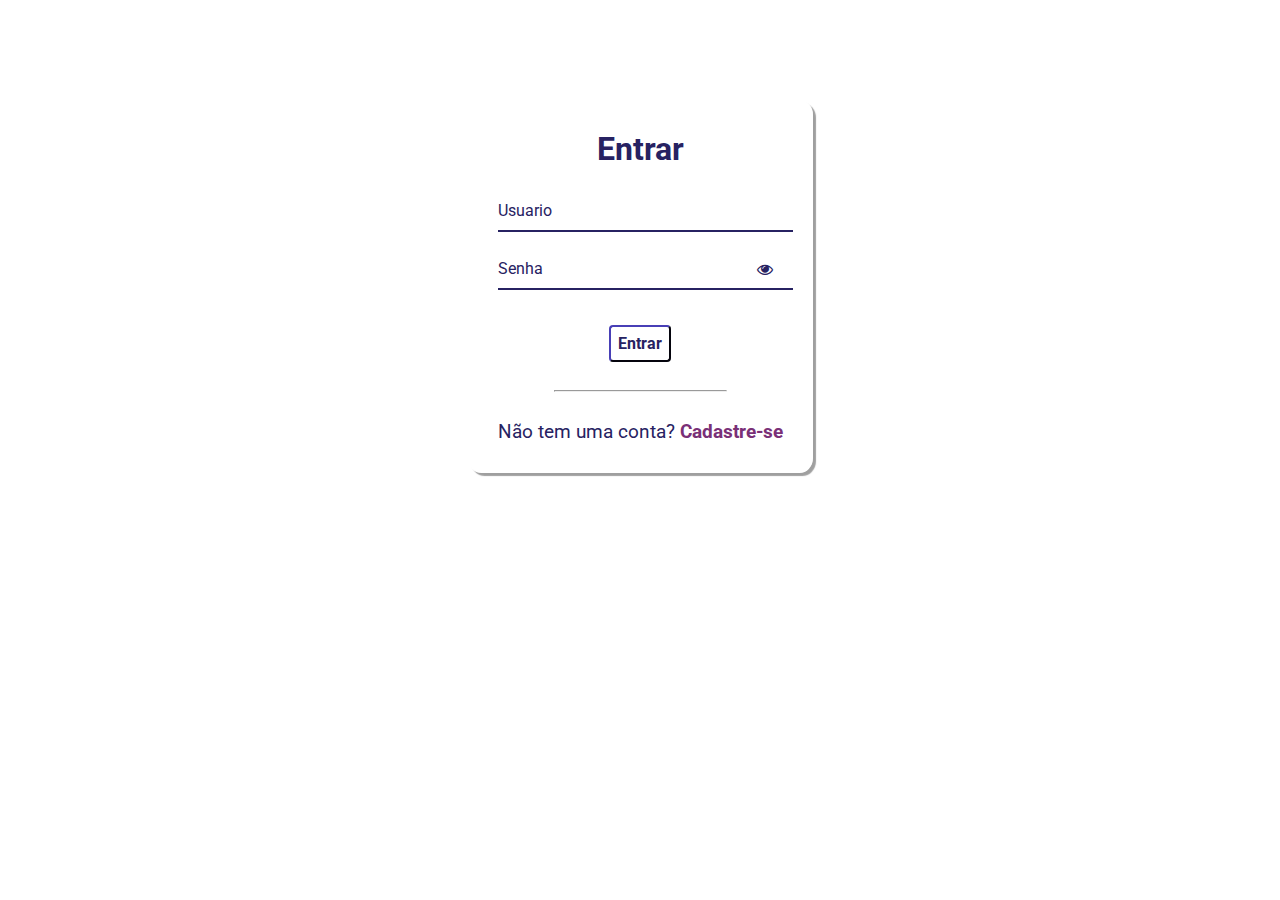
==== commit b9a028f1: "Add files via upload" ====
--- a/index.html
+++ b/index.html
@@ -1,434 +1,51 @@
 <!DOCTYPE html>
 <html lang="pt-br">
+  <head>
+    <meta charset="UTF-8" />
+    <meta http-equiv="X-UA-Compatible" content="IE=edge" />
+    <meta name="viewport" content="width=device-width, initial-scale=1.0" />
+    <link
+      rel="stylesheet"
+      href="https://stackpath.bootstrapcdn.com/font-awesome/4.7.0/css/font-awesome.min.css"
+    />
+    <link rel="stylesheet" href="login.css" />
+    <title>Sing-in</title>
+  </head>
+  <body>
+    <div class="container">
+      <div class="card">
+        <h1>Entrar</h1>
 
-<head>
-    <meta charset="UTF-8">
-    <meta http-equiv="X-UA-Compatible" content="IE=edge">
-    <meta name="viewport" content="width=device-width, initial-scale=1.0">
+        <div id="msgError"></div>
 
-    <link rel="stylesheet" href="index.css">
-    <title>Trabalho Front-End</title>
-</head>
+        <div class="label-float">
+          <input type="text" id="usuario" paceholder="" required />
+          <label id="userLabel" for="usuario">Usuario</label>
+        </div>
 
-<body>
-    <header>
-        <a class="logo" href="https://kingdaswinx.github.io/Projeto-Front-dev/">Premen</a>
-        <nav>
-            <ul class="nav__links">
-                <li><a href="https://kingdaswinx.github.io/Projeto-Front-dev/">Inicio</a></li>
-                <li><a target="_blank" href="https://github.com/UwU-things/lista-de-animes">Projetos</a></li>
-                <li><a href="./src/about/aboutus.html">Quem somos?</a></li>
-            </ul>
-        </nav>
-        <a class="cta" href="./src/report/report.html" target="_blank">Suporte</a>
-        <p class="menu cta">Menu</p>
-    </header>
-    <div id="mobile__menu" class="overlay">
-        <a class="close">&times;</a>
-        <div class="overlay__content">
-            <a href="https://kingdaswinx.github.io/Projeto-Front-dev/">Inicio</a>
-            <a target="_blank" href="https://github.com/UwU-things/lista-de-animes">Projetos</a>
-            <a href="./src/about/aboutus.html">Quem somos?</a>
+        <div class="label-float">
+          <input type="password" id="senha" paceholder="" required />
+          <label id="senhaLabel" for="senha">Senha</label>
+          <i class="fa fa-eye" aria-hidden="true"></i>
         </div>
-    </div>
-    <script type="text/javascript" src="./src/header/mobile.js"></script>
 
+        <div class="justify-center">
+          <button onclick="entrar()">Entrar</button>
+        </div>
 
+        <div class="justify-center">
+          <hr />
+        </div>
 
-
-
-
-
-
-
-
-
-
-
-
-
-    <nav class="nav_tabs">
-
-        
-        <button onclick="notify()">
-            <!--Notificação-->
-            <input type="radio" name="tabs" class="rd_tabs" id="tab1">
-            <label class="icon" for="tab1">
-                <svg xmlns="http://www.w3.org/2000/svg"
-                    viewBox="0 0 448 512"><!--! Font Awesome Pro 6.4.0 by @fontawesome - https://fontawesome.com License - https://fontawesome.com/license (Commercial License) Copyright 2023 Fonticons, Inc. -->
-                    <path
-                        d="M224 0c-17.7 0-32 14.3-32 32V51.2C119 66 64 130.6 64 208v18.8c0 47-17.3 92.4-48.5 127.6l-7.4 8.3c-8.4 9.4-10.4 22.9-5.3 34.4S19.4 416 32 416H416c12.6 0 24-7.4 29.2-18.9s3.1-25-5.3-34.4l-7.4-8.3C401.3 319.2 384 273.9 384 226.8V208c0-77.4-55-142-128-156.8V32c0-17.7-14.3-32-32-32zm45.3 493.3c12-12 18.7-28.3 18.7-45.3H224 160c0 17 6.7 33.3 18.7 45.3s28.3 18.7 45.3 18.7s33.3-6.7 45.3-18.7z" />
-                </svg>
-            </label>
-        </button>
-
-        <button onclick="coo()">
-            <!--Cookie-->
-            <input type="radio" name="tabs" class="rd_tabs" id="tab5">
-            <label class="icon" for="tab5">
-
-                <svg id="tab5" xmlns="http://www.w3.org/2000/svg" viewBox="0 0 512 512">
-                    <path
-                        d="M257.5 27.6c-.8-5.4-4.9-9.8-10.3-10.6c-22.1-3.1-44.6 .9-64.4 11.4l-74 39.5C89.1 78.4 73.2 94.9 63.4 115L26.7 190.6c-9.8 20.1-13 42.9-9.1 64.9l14.5 82.8c3.9 22.1 14.6 42.3 30.7 57.9l60.3 58.4c16.1 15.6 36.6 25.6 58.7 28.7l83 11.7c22.1 3.1 44.6-.9 64.4-11.4l74-39.5c19.7-10.5 35.6-27 45.4-47.2l36.7-75.5c9.8-20.1 13-42.9 9.1-64.9c-.9-5.3-5.3-9.3-10.6-10.1c-51.5-8.2-92.8-47.1-104.5-97.4c-1.8-7.6-8-13.4-15.7-14.6c-54.6-8.7-97.7-52-106.2-106.8zM208 144a32 32 0 1 1 0 64 32 32 0 1 1 0-64zM144 336a32 32 0 1 1 64 0 32 32 0 1 1 -64 0zm224-64a32 32 0 1 1 0 64 32 32 0 1 1 0-64z" />
-                </svg>
-
-            </label>
-        </button>
-        <button onclick="home()">
-            <!--Home-->
-            <input type="radio" name="tabs" class="rd_tabs" id="tab3">
-            <label class="icon" for="tab3">
-                <svg class="home" xmlns="http://www.w3.org/2000/svg"
-                    viewBox="0 0 576 512"><!--! Font Awesome Pro 6.4.0 by @fontawesome - https://fontawesome.com License - https://fontawesome.com/license (Commercial License) Copyright 2023 Fonticons, Inc. -->
-                    <path
-                        d="M575.8 255.5c0 18-15 32.1-32 32.1h-32l.7 160.2c0 2.7-.2 5.4-.5 8.1V472c0 22.1-17.9 40-40 40H456c-1.1 0-2.2 0-3.3-.1c-1.4 .1-2.8 .1-4.2 .1H416 392c-22.1 0-40-17.9-40-40V448 384c0-17.7-14.3-32-32-32H256c-17.7 0-32 14.3-32 32v64 24c0 22.1-17.9 40-40 40H160 128.1c-1.5 0-3-.1-4.5-.2c-1.2 .1-2.4 .2-3.6 .2H104c-22.1 0-40-17.9-40-40V360c0-.9 0-1.9 .1-2.8V287.6H32c-18 0-32-14-32-32.1c0-9 3-17 10-24L266.4 8c7-7 15-8 22-8s15 2 21 7L564.8 231.5c8 7 12 15 11 24z" />
-                </svg>
-            </label>
-        </button>
-
-        <button onclick="grade()">
-            <!--Calendario-->
-            <input type="radio" name="tabs" class="rd_tabs" id="tab4">
-            <label class="icon" for="tab4">
-
-                <svg xmlns="http://www.w3.org/2000/svg"
-                    viewBox="0 0 512 512"><!--! Font Awesome Pro 6.4.0 by @fontawesome - https://fontawesome.com License - https://fontawesome.com/license (Commercial License) Copyright 2023 Fonticons, Inc. -->
-                    <path
-                        d="M96 0C60.7 0 32 28.7 32 64V448c0 35.3 28.7 64 64 64H384c35.3 0 64-28.7 64-64V64c0-35.3-28.7-64-64-64H96zM208 288h64c44.2 0 80 35.8 80 80c0 8.8-7.2 16-16 16H144c-8.8 0-16-7.2-16-16c0-44.2 35.8-80 80-80zm-32-96a64 64 0 1 1 128 0 64 64 0 1 1 -128 0zM512 80c0-8.8-7.2-16-16-16s-16 7.2-16 16v64c0 8.8 7.2 16 16 16s16-7.2 16-16V80zM496 192c-8.8 0-16 7.2-16 16v64c0 8.8 7.2 16 16 16s16-7.2 16-16V208c0-8.8-7.2-16-16-16zm16 144c0-8.8-7.2-16-16-16s-16 7.2-16 16v64c0 8.8 7.2 16 16 16s16-7.2 16-16V336z" />
-                </svg>
-
-            </label>
-        </button>
-        <script type="text/javascript" src="./src/header/teste.js"></script>
-
-    </nav>
-
-    <div id="noti">
-        <div class="quadrado"></div>
-        <p class="text">-Nenhum recado</p>
+        <p>
+          Não tem uma conta?
+          <a href="cadastro.html">
+            Cadastre-se
+          </a>
+        </p>
+      </div>
     </div>
 
-    <div id="grade">
-            <h1 class="text">Horário de Aulas da Turma X</h1>
-            <table class="table">
-                <tr>
-                    <th>Segunda-feira</th>
-                    <th>Terça-feira</th>
-                    <th>Quarta-feira</th>
-                    <th>Quinta-feira</th>
-                    <th>Sexta-feira</th>
-                </tr>
-                <tr>
-
-                    <td>Matemática</td>
-                    <td>Português</td>
-                    <td>Inglês</td>
-                    <td>História</td>
-                    <td>Geografia</td>
-
-                </tr>
-                <tr>
-                    <td>Matemática</td>
-                    <td>Português</td>
-                    <td>Inglês</td>
-                    <td>História</td>
-                    <td>Geografia</td>
-
-                </tr>
-                <tr>
-
-                    <td>Matemática</td>
-                    <td>Português</td>
-                    <td>Inglês</td>
-                    <td>História</td>
-                    <td>Geografia</td>
-
-                </tr>
-                <tr>
-
-                    <td>Matemática</td>
-                    <td>Português</td>
-                    <td>Inglês</td>
-                    <td>História</td>
-                    <td>Geografia</td>
-
-                </tr>
-                <tr>
-                    <td>Matemática</td>
-                    <td>Português</td>
-                    <td>Inglês</td>
-                    <td>História</td>
-                    <td>Geografia</td>
-
-                </tr>
-                <tr>
-                    <td>Matemática</td>
-                    <td>Português</td>
-                    <td>Inglês</td>
-                    <td>História</td>
-                    <td>Geografia</td>
-
-                </tr>
-            </table>
-
-    </div>
-    <div id="lunch">
-        <article>
-            <h1 class="text">Lanches da semana</h1>
-            <table class="table">
-                <tr>
-
-                    <th>Segunda-feira</th>
-                    <th>Terça-feira</th>
-                    <th>Quarta-feira</th>
-                    <th>Quinta-feira</th>
-                    <th>Sexta-feira</th>
-                </tr>
-                <tr>
-                    <td>Pão com ovo</td>
-                    <td>ovo mechido</td>
-                    <td>ovo cozido</td>
-                    <td>ovo frito</td>
-                    <td>ovo com ovo</td>
-                </tr>
-
-            </table>
-        </article>
-    </div>
-    <main id="carde">
-        <div class="container">
-
-            <!-- Card Biologia -->
-
-            <div class="card">
-
-                <h1 class="cor"> Biologia</h1>
-                <div class="vermais">
-                    <a href="./src/infos/infos.html?id=0">Ver mais</a>
-                </div>
-                <div class="content">
-                    <p>
-                        área que se dedica ao estudo dos seres vivos
-                    </p>
-                </div>
-            </div>
-            <!-- Card Edu Financeira-->
-
-            <div class="card">
-
-                <h1>Educação F.</h1>
-                <div class="vermais">
-                    <a href="./src/infos/infos.html?id=1">Ver mais</a>
-                </div>
-                <div class="content">
-                    <p>
-                        área que se dedica ao gerenciamento do dinheiro
-                    </p>
-                </div>
-            </div>
-            <!-- Card Geografia -->
-
-            <div class="card">
-
-                <h1>Geografia</h1>
-                <div class="vermais">
-                    <a href="./src/infos/infos.html?id=2">Ver mais</a>
-                </div>
-                <div class="content">
-                    <p>
-                        ciência que estuda as relações entre humano e natureza
-                    </p>
-
-                </div>
-            </div>
-            <!-- Card Historia -->
-
-            <div class="card">
-
-                <h1>História</h1>
-                <div class="vermais">
-                    <a href="./src/infos/infos.html?id=3">Ver mais</a>
-                </div>
-                <div class="content">
-                    <p>
-                        área que estuda os acontecimentos do passado
-
-                    </p>
-
-                </div>
-            </div>
-            <!-- Card Ingles -->
-
-            <div class="card">
-
-                <h1>Inglês</h1>
-                <div class="vermais">
-                    <a href="./src/infos/infos.html?id=4">Ver mais</a>
-                </div>
-                <div class="content">
-                    <p>
-                        matéria que ensina a comunicação na lingua inglesa
-                    </p>
-
-                </div>
-            </div>
-            <!-- Card Portugues -->
-
-            <div class="card">
-
-                <h1>Português</h1>
-                <div class="vermais">
-                    <a href="./src/infos/infos.html?id=5">Ver mais</a>
-                </div>
-                <div class="content">
-                    <p>
-                        matéria que ensina a obter uma melhor compreenção de nossa língua
-                    </p>
-
-                </div>
-            </div>
-            <!-- Card Matematica -->
-
-            <div class="card">
-
-                <h1>Matematica</h1>
-                <div class="vermais">
-                    <a href="./src/infos/infos.html?id=6">Ver mais</a>
-                </div>
-                <div class="content">
-                    <p>
-                        área que estuda os números e calculos
-
-                    </p>
-
-                </div>
-            </div>
-            <!-- Card Projeto de Vida -->
-
-            <div class="card">
-
-                <h1>Projeto V.</h1>
-                <div class="vermais">
-                    <a href="./src/infos/infos.html?id=7">Ver mais</a>
-                </div>
-                <div class="content">
-                    <p>
-                        matéria que ensina a termos um melhor controle sobra nossas vidas
-
-                    </p>
-
-                </div>
-            </div>
-            <!-- Card Quimica -->
-
-            <div class="card">
-
-                <h1>Quimica</h1>
-                <div class="vermais">
-                    <a href="./src/infos/infos.html?id=8">Ver mais</a>
-                </div>
-                <div class="content">
-                    <p>
-                        área que estuda as propriedades e relações entre os elementos químicos
-
-                    </p>
-
-                </div>
-            </div>
-            <!-- Card Sociologia -->
-
-            <div class="card">
-
-                <h1>Sociologia</h1>
-                <div class="vermais">
-                    <a href="./src/infos/infos.html?id=9">Ver mais</a>
-                </div>
-                <div class="content">
-                    <p>
-                        área que estuda o ser humano e a sociedade como um todo
-                    </p>
-
-                </div>
-            </div>
-            <!-- Card Análise  Projeto  -->
-
-            <div class="card">
-
-                <h1>Análise Sis.</h1>
-                <div class="vermais">
-                    <a href="./src/infos/infos.html?id=10">Ver mais</a>
-                </div>
-                <div class="content">
-                    <p>
-                        nao sei oq bota 👍
-                    </p>
-
-                </div>
-            </div>
-            <!-- Card Banco de Dados -->
-
-            <div class="card">
-
-                <h1>Banco de D.</h1>
-                <div class="vermais">
-                    <a href="./src/infos/infos.html?id=11">Ver mais</a>
-                </div>
-                <div class="content">
-                    <p>
-                        matéria que ensina o funcionamento dos bancos de dados
-                    </p>
-
-                </div>
-            </div>
-            <!-- Card Ciencias da Computação -->
-
-            <div class="card">
-
-                <h1>Computação</h1>
-                <div class="vermais">
-                    <a href="./src/infos/infos.html?id=12">Ver mais</a>
-                </div>
-                <div class="content">
-                    <p>
-                        área que estuda os computadores em geral
-                    </p>
-
-                </div>
-            </div>
-            <!-- Card Programção Front-end -->
-
-            <div class="card">
-
-                <h1>Front-End</h1>
-                <div class="vermais">
-                    <a href="./src/infos/infos.html?id=13">Ver mais</a>
-                </div>
-                <div class="content">
-                    <p>
-                        matéria que ensina o funcionamento de um site
-                    </p>
-
-                </div>
-            </div>
-            <!-- Card Mobile -->
-
-            <div class="card">
-
-                <h1>Mobile</h1>
-                <div class="vermais">
-                    <a href="./src/infos/infos.html?id=14">Ver mais</a>
-                </div>
-                <div class="content">
-                    <p>
-                        programação mobile
-                    </p>
-
-                </div>
-            </div>
-        </div>
-    </main>
-
-
-</body>
-
+    <script src="login.js"></script>
+  </body>
 </html>--- a/login.css
+++ b/login.css
@@ -0,0 +1,142 @@
+@import url('https://fonts.googleapis.com/css2?family=Roboto:ital,wght@0,100;0,300;0,400;0,500;0,700;0,900;1,100;1,300;1,400;1,500;1,700;1,900&display=swap');
+
+* {
+  margin: 0;
+  padding: 0;
+  font-family: 'Roboto', sans-serif;
+}
+
+body {
+  background-image: url(https://i.imgur.com/K8lDBYU.jpg);
+  background-repeat: no-repeat;
+  background-size: cover;
+  background-attachment: fixed
+  
+}
+
+.container {
+  display: flex;
+  justify-content: center;
+  width: 100%;
+  margin-top: 100px;
+}
+
+.card {
+  background-color: #ffffff80;
+  padding: 30px;
+  border-radius: 4%;
+  box-shadow: 3px 3px 1px 0px #00000060
+}
+
+h1{
+  text-align: center;
+  margin-bottom: 20px;
+  color: #272262
+}
+
+.label-float input{
+  width: 100%;
+  padding: 5px 5px;
+  display: inline-block;
+  border: 0;
+  border-bottom: 2px solid #272262;
+  background-color: transparent;
+  outline: none;
+  min-width: 180px;
+  font-size: 16px;
+  transition: all .3s ease-out;
+  border-radius: 0;
+  
+}
+
+.label-float{
+  position: relative;
+  padding-top: 13px;
+  margin-top: 5%;
+  margin-bottom: 5%;
+}
+
+.label-float input:focus{
+  border-bottom: 2px solid #4038a0;
+}
+
+.label-float label{
+  color: #272262;
+  pointer-event: none;
+  position: absolute;
+  top: 0;
+  left: 0;
+  margin-top: 13px;
+  transition: all .3s ease-out;
+}
+
+.label-float input:focus + label,
+.label-float input:valid + label{
+  font-size: 13px;
+  margin-top: 0;
+  color: #4038a0
+}
+
+button{
+  background-color: transparent;
+  border-color: #272262;
+  color: #272262;
+  padding: 7px;
+  font-weight: bold;
+  font-size: 12pt;
+  margin-top: 20px;
+  border-radius: 4px;
+  cursor: pointer;
+  outline: none;
+  transition: all .4s ease-out;
+}
+
+button:hover{
+  background-color: #272262;
+  color: #fff;
+}
+
+.justify-center{
+  display: flex;
+  justify-content: center;
+}
+
+hr{
+  margin-top: 10%;
+  margin-bottom: 10%;
+  width: 60%;
+}
+
+p{
+  color: #272262;
+  font-size: 14pt;
+  text-align: center;
+}
+
+a{
+  color: #7a3077;
+  font-weight: bold;
+  text-decoration: none;
+  transition: all .3s ease-out;
+}
+
+a:hover{
+  color: #272262;
+}
+
+.fa-eye{
+  position: absolute;
+  top: 15px;
+  right: 10px;
+  cursor: pointer;
+  color: #272262;
+}
+
+ #msgError{
+  text-align: center;
+  color: #ff0000;
+  background-color: #ffbbbb;
+  padding: 10px;
+  border-radius: 4px;
+  display: none;
+}